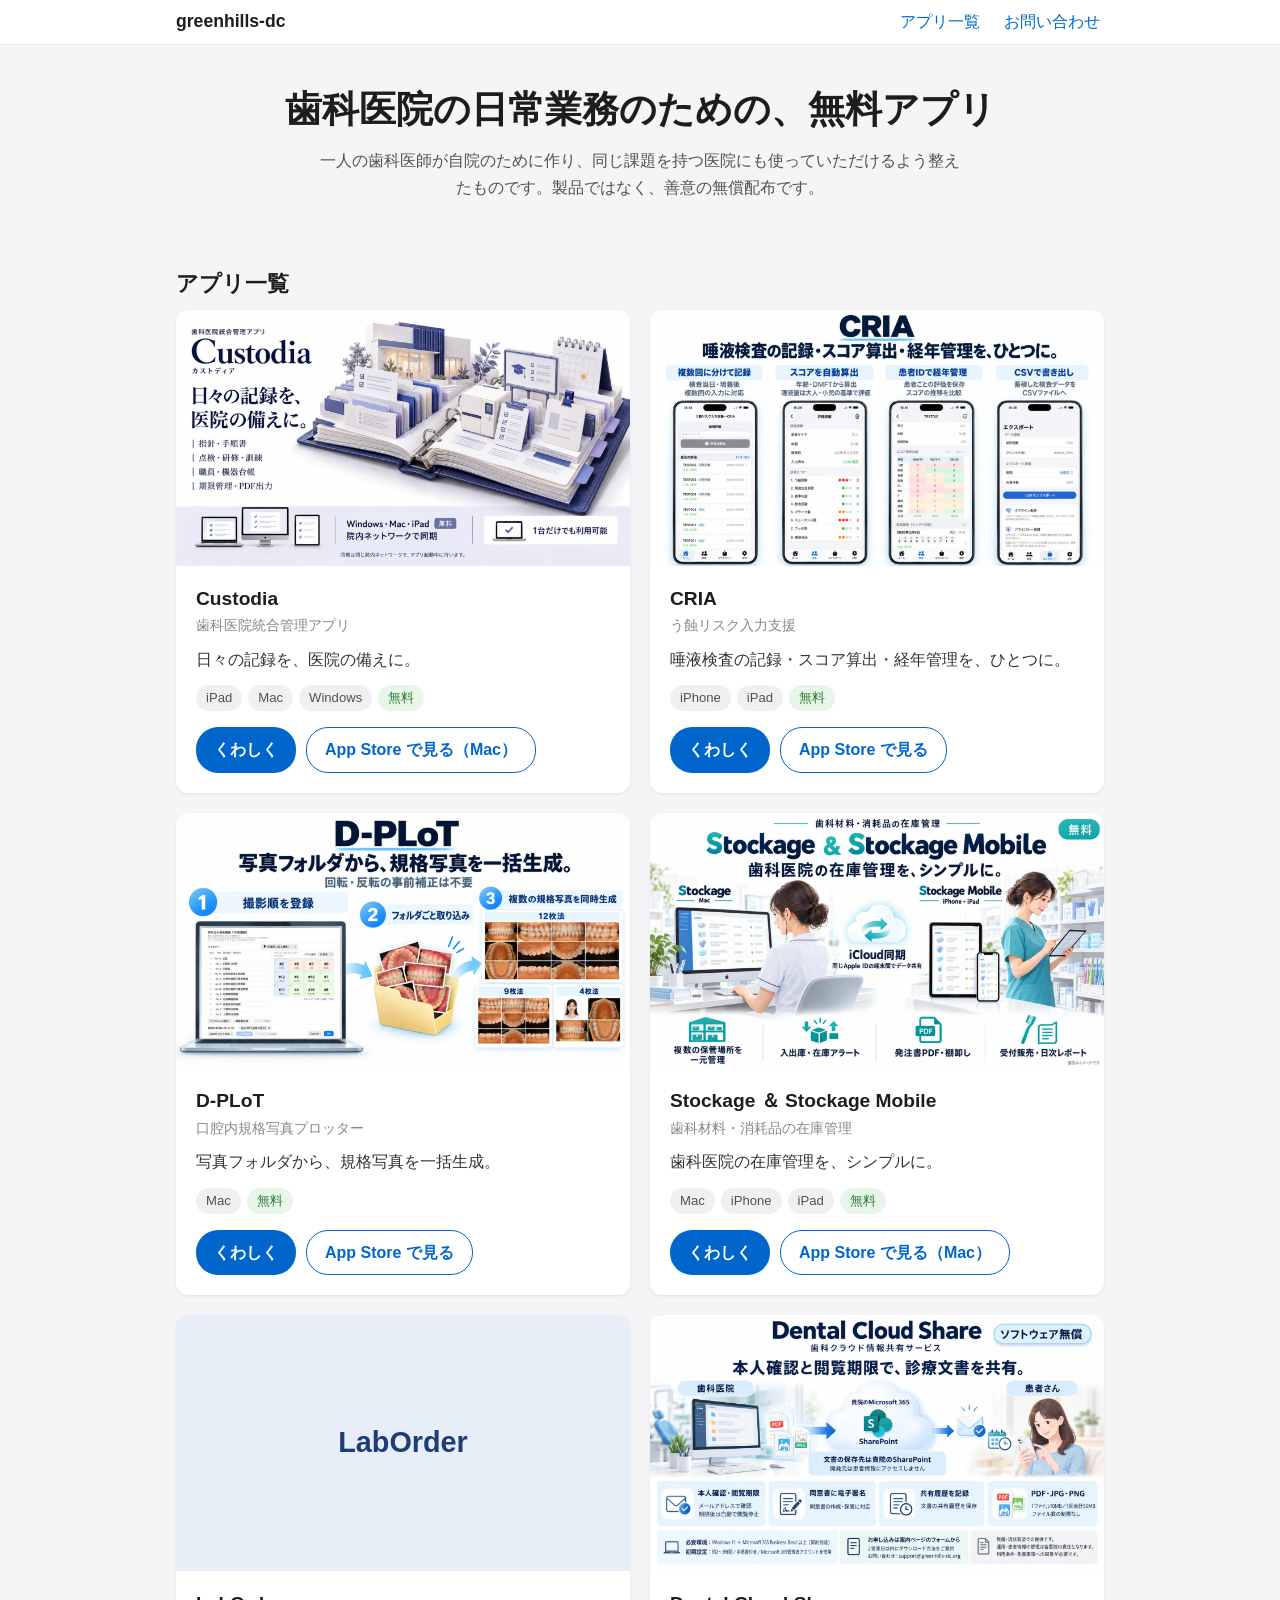
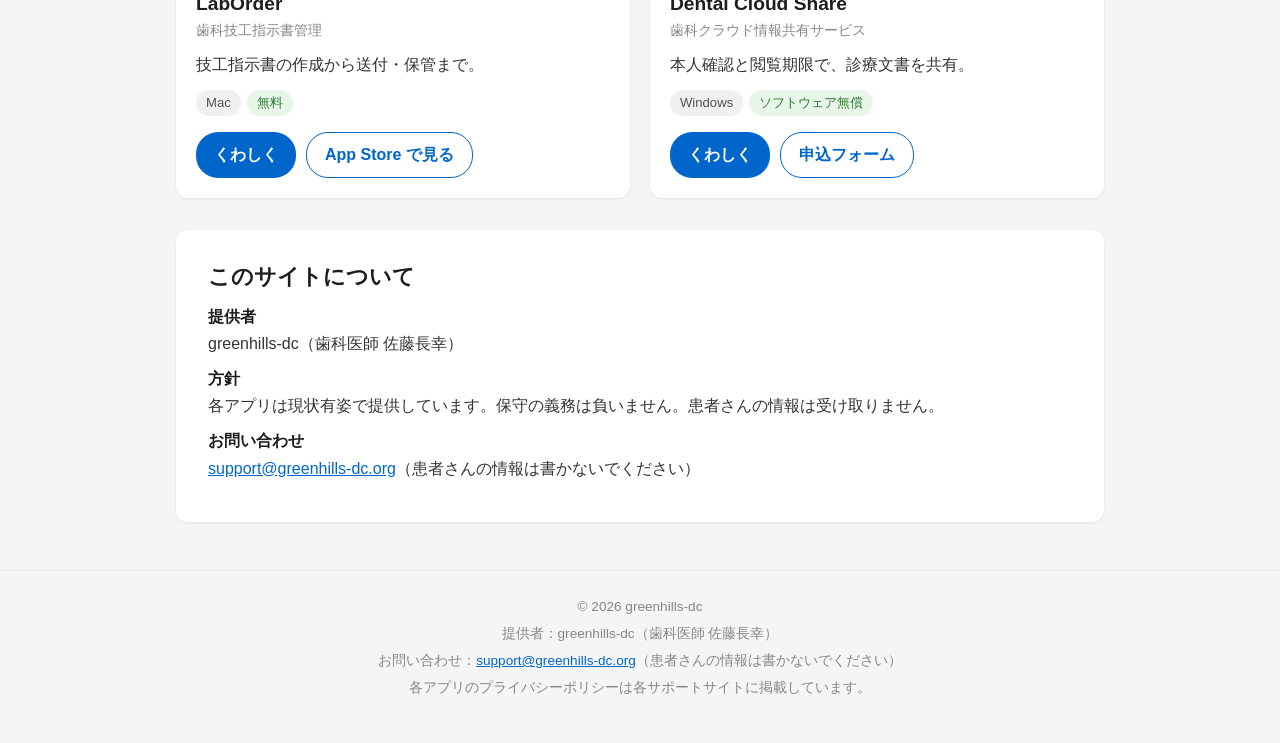
==== index.html @ 0443b929 "初版: アプリ紹介サイト（index＋アプリ 6 ページ・sitemap・robots） Co-Authored-By: Claude Fable 5.1 <noreply@anthropic.com" ====
<!DOCTYPE html>
<html lang="ja">
<head>
<meta charset="UTF-8">
<meta name="viewport" content="width=device-width, initial-scale=1">
<title>greenhills-dc ｜ 歯科医院のための無料アプリ</title>
<meta name="description" content="一人の歯科医師が自院のために作ったアプリを紹介します。文書・記録管理のCustodia、唾液検査のCRIA、規格写真のD-PLoT、在庫管理のStockage、技工指示書のLabOrder、文書共有のDental Cloud Share。">
<link rel="canonical" href="https://greenhills-dc.github.io/">
<!-- Search Console の HTML タグをここに貼る -->
<!-- <meta name="google-site-verification" content=""> -->
<meta property="og:type" content="website">
<meta property="og:title" content="greenhills-dc ｜ 歯科医院のための無料アプリ">
<meta property="og:description" content="一人の歯科医師が自院のために作ったアプリを紹介します。文書・記録管理のCustodia、唾液検査のCRIA、規格写真のD-PLoT、在庫管理のStockage、技工指示書のLabOrder、文書共有のDental Cloud Share。">
<meta property="og:url" content="https://greenhills-dc.github.io/">
<meta property="og:site_name" content="greenhills-dc">
<meta property="og:locale" content="ja_JP">
<meta property="og:image" content="https://greenhills-dc.github.io/img/custodia.jpg">
<meta property="og:image:width" content="1600">
<meta property="og:image:height" content="900">
<meta name="twitter:card" content="summary_large_image">
<link rel="icon" href="img/favicon.svg" type="image/svg+xml">
<link rel="stylesheet" href="style.css">
<script type="application/ld+json">
[
  {
    "@context": "https://schema.org",
    "@type": "Organization",
    "name": "greenhills-dc",
    "url": "https://greenhills-dc.github.io/",
    "email": "support@greenhills-dc.org"
  },
  {
    "@context": "https://schema.org",
    "@type": "WebSite",
    "name": "greenhills-dc",
    "url": "https://greenhills-dc.github.io/"
  }
]
</script>
</head>
<body>
<a class="skip" href="#main">本文へ移動</a>
<header class="site-header">
  <div class="wrap header-inner">
    <a class="site-name" href="index.html">greenhills-dc</a>
    <nav aria-label="サイト内">
      <a href="index.html#apps">アプリ一覧</a>
      <a href="mailto:support@greenhills-dc.org">お問い合わせ</a>
    </nav>
  </div>
</header>
<main id="main" class="wrap">
  <section class="hero">
    <h1>歯科医院の日常業務のための、無料アプリ</h1>
    <p>一人の歯科医師が自院のために作り、同じ課題を持つ医院にも使っていただけるよう整えたものです。製品ではなく、善意の無償配布です。</p>
  </section>
  <section id="apps" aria-labelledby="apps-h">
    <h2 id="apps-h">アプリ一覧</h2>
    <ul class="app-grid">
    <li class="app-card">
      <picture class="card-media"><source srcset="img/custodia.webp" type="image/webp" width="1600" height="900"><img src="img/custodia.jpg" width="1600" height="900" alt="Custodia 歯科医院統合管理アプリ — 日々の記録を、医院の備えに。"></picture>
      <div class="card-body">
        <h3>Custodia</h3>
        <p class="card-sub">歯科医院統合管理アプリ</p>
        <p class="card-tag">日々の記録を、医院の備えに。</p>
        <ul class="badges" aria-label="対応プラットフォーム"><li class="badge">iPad</li><li class="badge">Mac</li><li class="badge">Windows</li><li class="badge badge-price">無料</li></ul>
        <div class="actions">
          <a class="btn" href="apps/custodia.html">くわしく<span class="vh">（Custodia）</span></a>
          <a class="btn btn-sub" href="https://apps.apple.com/jp/app/%E6%AD%AF%E7%A7%91%E5%8C%BB%E9%99%A2%E7%B5%B1%E5%90%88%E7%AE%A1%E7%90%86custodia/id6815819040?platform=mac">App Store で見る（Mac）</a>
        </div>
      </div>
    </li>
    <li class="app-card">
      <picture class="card-media"><source srcset="img/cria.webp" type="image/webp" width="1600" height="900"><img src="img/cria.jpg" width="1600" height="900" alt="CRIA — 唾液検査の記録・スコア算出・経年管理を、ひとつに。" loading="lazy"></picture>
      <div class="card-body">
        <h3>CRIA</h3>
        <p class="card-sub">う蝕リスク入力支援</p>
        <p class="card-tag">唾液検査の記録・スコア算出・経年管理を、ひとつに。</p>
        <ul class="badges" aria-label="対応プラットフォーム"><li class="badge">iPhone</li><li class="badge">iPad</li><li class="badge badge-price">無料</li></ul>
        <div class="actions">
          <a class="btn" href="apps/cria.html">くわしく<span class="vh">（CRIA）</span></a>
          <a class="btn btn-sub" href="https://apps.apple.com/jp/app/%E3%81%86%E8%9D%95%E3%83%AA%E3%82%B9%E3%82%AF%E5%85%A5%E5%8A%9B%E6%94%AF%E6%8F%B4-cria/id6758928499">App Store で見る</a>
        </div>
      </div>
    </li>
    <li class="app-card">
      <picture class="card-media"><source srcset="img/d-plot.webp" type="image/webp" width="1600" height="900"><img src="img/d-plot.jpg" width="1600" height="900" alt="D-PLoT — 写真フォルダから、規格写真を一括生成。" loading="lazy"></picture>
      <div class="card-body">
        <h3>D-PLoT</h3>
        <p class="card-sub">口腔内規格写真プロッター</p>
        <p class="card-tag">写真フォルダから、規格写真を一括生成。</p>
        <ul class="badges" aria-label="対応プラットフォーム"><li class="badge">Mac</li><li class="badge badge-price">無料</li></ul>
        <div class="actions">
          <a class="btn" href="apps/d-plot.html">くわしく<span class="vh">（D-PLoT）</span></a>
          <a class="btn btn-sub" href="https://apps.apple.com/jp/app/d-plot-%E5%8F%A3%E8%85%94%E5%86%85%E8%A6%8F%E6%A0%BC%E5%86%99%E7%9C%9F%E3%83%97%E3%83%AD%E3%83%83%E3%82%BF%E3%83%BC/id6759985447?mt=12">App Store で見る</a>
        </div>
      </div>
    </li>
    <li class="app-card">
      <picture class="card-media"><source srcset="img/stockage.webp" type="image/webp" width="1600" height="900"><img src="img/stockage.jpg" width="1600" height="900" alt="Stockage ＆ Stockage Mobile 歯科材料・消耗品の在庫管理 — 歯科医院の在庫管理を、シンプルに。" loading="lazy"></picture>
      <div class="card-body">
        <h3>Stockage ＆ Stockage Mobile</h3>
        <p class="card-sub">歯科材料・消耗品の在庫管理</p>
        <p class="card-tag">歯科医院の在庫管理を、シンプルに。</p>
        <ul class="badges" aria-label="対応プラットフォーム"><li class="badge">Mac</li><li class="badge">iPhone</li><li class="badge">iPad</li><li class="badge badge-price">無料</li></ul>
        <div class="actions">
          <a class="btn" href="apps/stockage.html">くわしく<span class="vh">（Stockage ＆ Stockage Mobile）</span></a>
          <a class="btn btn-sub" href="https://apps.apple.com/jp/app/%E6%AD%AF%E7%A7%91%E5%8C%BB%E9%99%A2-%E5%9C%A8%E5%BA%AB%E7%AE%A1%E7%90%86-stockage/id6759783079?mt=12">App Store で見る（Mac）</a>
        </div>
      </div>
    </li>
    <li class="app-card">
      <div class="card-media ph" role="img" aria-label="LabOrder"><span>LabOrder</span></div>
      <div class="card-body">
        <h3>LabOrder</h3>
        <p class="card-sub">歯科技工指示書管理</p>
        <p class="card-tag">技工指示書の作成から送付・保管まで。</p>
        <ul class="badges" aria-label="対応プラットフォーム"><li class="badge">Mac</li><li class="badge badge-price">無料</li></ul>
        <div class="actions">
          <a class="btn" href="apps/laborder.html">くわしく<span class="vh">（LabOrder）</span></a>
          <a class="btn btn-sub" href="https://apps.apple.com/jp/app/laborder-%E6%AD%AF%E7%A7%91%E6%8A%80%E5%B7%A5%E6%8C%87%E7%A4%BA%E6%9B%B8%E7%AE%A1%E7%90%86/id6763873728">App Store で見る</a>
        </div>
      </div>
    </li>
    <li class="app-card">
      <picture class="card-media"><source srcset="img/dental-cloud-share.webp" type="image/webp" width="1600" height="900"><img src="img/dental-cloud-share.jpg" width="1600" height="899" alt="Dental Cloud Share 歯科クラウド情報共有サービス — 本人確認と閲覧期限で、診療文書を共有。" loading="lazy"></picture>
      <div class="card-body">
        <h3>Dental Cloud Share</h3>
        <p class="card-sub">歯科クラウド情報共有サービス</p>
        <p class="card-tag">本人確認と閲覧期限で、診療文書を共有。</p>
        <ul class="badges" aria-label="対応プラットフォーム"><li class="badge">Windows</li><li class="badge badge-price">ソフトウェア無償</li></ul>
        <div class="actions">
          <a class="btn" href="apps/dental-cloud-share.html">くわしく<span class="vh">（Dental Cloud Share）</span></a>
          <a class="btn btn-sub" href="https://forms.cloud.microsoft/r/EYi6Kcp5y9">申込フォーム</a>
        </div>
      </div>
    </li>
    </ul>
  </section>
  <section class="card" aria-labelledby="about-h">
    <h2 id="about-h">このサイトについて</h2>
    <dl class="about">
      <dt>提供者</dt><dd>greenhills-dc（歯科医師 佐藤長幸）</dd>
      <dt>方針</dt><dd>各アプリは現状有姿で提供しています。保守の義務は負いません。患者さんの情報は受け取りません。</dd>
      <dt>お問い合わせ</dt><dd><a href="mailto:support@greenhills-dc.org">support@greenhills-dc.org</a>（患者さんの情報は書かないでください）</dd>
    </dl>
  </section>
</main>
<footer class="site-footer">
  <div class="wrap">
    <p>© 2026 greenhills-dc</p>
    <p>提供者：greenhills-dc（歯科医師 佐藤長幸）</p>
    <p>お問い合わせ：<a href="mailto:support@greenhills-dc.org">support@greenhills-dc.org</a>（患者さんの情報は書かないでください）</p>
    <p>各アプリのプライバシーポリシーは各サポートサイトに掲載しています。</p>
  </div>
</footer>
</body>
</html>
---- style.css ----
/* greenhills-dc アプリ紹介サイト 共通スタイル（JavaScript・外部フォントなし） */
*, *::before, *::after { box-sizing: border-box; }
html { -webkit-text-size-adjust: 100%; }
body {
  margin: 0;
  font-family: -apple-system, BlinkMacSystemFont, "Hiragino Sans", "Yu Gothic", sans-serif;
  line-height: 1.7;
  color: #333;
  background: #f5f5f7;
  overflow-wrap: anywhere;
  word-break: normal;
}
img, picture, svg, table { max-width: 100%; }
img { display: block; height: auto; }
h1, h2, h3 { color: #1d1d1f; line-height: 1.35; margin: 0 0 12px; }
p { margin: 0 0 12px; }
a { color: #0066cc; }
a:hover { text-decoration: underline; }
a:focus-visible { outline: 3px solid #0066cc; outline-offset: 2px; border-radius: 4px; }

.wrap { max-width: 960px; margin: 0 auto; padding-left: 16px; padding-right: 16px; }

.skip { position: absolute; left: -9999px; top: 0; background: #fff; padding: 8px 12px; z-index: 10; }
.skip:focus { left: 16px; top: 8px; }
.vh { position: absolute; width: 1px; height: 1px; overflow: hidden; clip: rect(0 0 0 0); white-space: nowrap; }

/* ヘッダー */
.site-header { background: #fff; border-bottom: 1px solid #e5e5e7; }
.header-inner { display: flex; flex-wrap: wrap; align-items: center; justify-content: space-between; gap: 4px 16px; }
.site-name { display: inline-flex; align-items: center; min-height: 44px; font-weight: 700; font-size: 1.1em; color: #1d1d1f; text-decoration: none; }
.site-header nav { display: flex; flex-wrap: wrap; gap: 4px 16px; }
.site-header nav a { display: inline-flex; align-items: center; min-height: 44px; padding: 0 4px; text-decoration: none; }

/* ヒーロー */
.hero { padding: 40px 0 24px; text-align: center; }
.hero h1 { font-size: 1.9em; }
.hero p { color: #515154; max-width: 40em; margin-left: auto; margin-right: auto; }

main > section { margin-bottom: 32px; }
main > section > h2 { font-size: 1.35em; }

/* カード一覧 */
.app-grid { list-style: none; margin: 0; padding: 0; display: grid; grid-template-columns: 1fr; gap: 20px; }
@media (min-width: 720px) { .app-grid { grid-template-columns: 1fr 1fr; } }
.app-card { background: #fff; border-radius: 12px; box-shadow: 0 1px 3px rgba(0,0,0,0.08); overflow: hidden; display: flex; flex-direction: column; min-width: 0; }
.card-media, .card-media img { display: block; width: 100%; aspect-ratio: 16 / 9; object-fit: cover; }
.card-body { padding: 20px; display: flex; flex-direction: column; flex: 1; }
.card-body h3 { font-size: 1.2em; margin-bottom: 2px; }
.card-sub { color: #86868b; font-size: 0.9em; margin-bottom: 8px; }
.card-tag { color: #333; }
.card-body .actions { margin-top: auto; }

/* 画像のない場合の代替（淡い単色） */
.ph { display: flex; align-items: center; justify-content: center; aspect-ratio: 16 / 9; background: #e8eef7; color: #1d3c78; font-weight: 700; font-size: 1.8em; text-align: center; padding: 16px; }
.hero-media.ph { border-radius: 12px; font-size: 2.4em; }

/* バッジ */
.badges { list-style: none; padding: 0; margin: 0 0 16px; display: flex; flex-wrap: wrap; gap: 6px; }
.badge { display: inline-block; background: #f0f0f3; color: #515154; padding: 2px 10px; border-radius: 20px; font-size: 0.82em; font-weight: 500; }
.badge-price { background: #e8f5e9; color: #2e7d32; }

/* ボタン */
.actions { display: flex; flex-wrap: wrap; gap: 10px; }
.btn { display: inline-flex; align-items: center; justify-content: center; min-height: 44px; padding: 8px 18px; border-radius: 22px; background: #0066cc; color: #fff; text-decoration: none; font-weight: 600; text-align: center; max-width: 100%; }
.btn:hover { background: #0055aa; text-decoration: none; }
.btn-sub { background: #fff; color: #0066cc; border: 1px solid #0066cc; }
.btn-sub:hover { background: #eef5fc; }

/* アプリページ */
.app-hero { padding: 32px 0 8px; }
.eyebrow { color: #86868b; margin-bottom: 4px; }
.app-hero h1 { font-size: 1.8em; }
.hero-media, .hero-media img { display: block; width: 100%; border-radius: 12px; }
.hero-media { margin: 16px 0; box-shadow: 0 1px 3px rgba(0,0,0,0.08); }
.lead { font-size: 1.25em; font-weight: 700; color: #1d1d1f; }

.card { background: #fff; border-radius: 12px; padding: 24px 20px; box-shadow: 0 1px 3px rgba(0,0,0,0.08); }
.card ul { padding-left: 1.3em; margin: 0 0 12px; }
.card li { margin-bottom: 6px; }
.card .actions { margin-bottom: 12px; }
.links li a { display: inline-block; padding: 10px 0; }
.note { background: #fffaf0; }

.env { width: 100%; border-collapse: collapse; }
.env th, .env td { text-align: left; vertical-align: top; padding: 10px 8px; border-bottom: 1px solid #e5e5e7; }
.env th { width: 30%; color: #1d1d1f; font-weight: 600; overflow-wrap: normal; }

.about { margin: 0; }
.about dt { font-weight: 600; color: #1d1d1f; margin-top: 8px; }
.about dd { margin: 0 0 8px; }

/* フッター */
.site-footer { margin-top: 48px; padding: 24px 0 40px; border-top: 1px solid #e5e5e7; color: #86868b; font-size: 0.85em; text-align: center; }
.site-footer p { margin-bottom: 4px; }

@media (min-width: 720px) {
  .hero h1 { font-size: 2.3em; }
  .card { padding: 32px; }
}
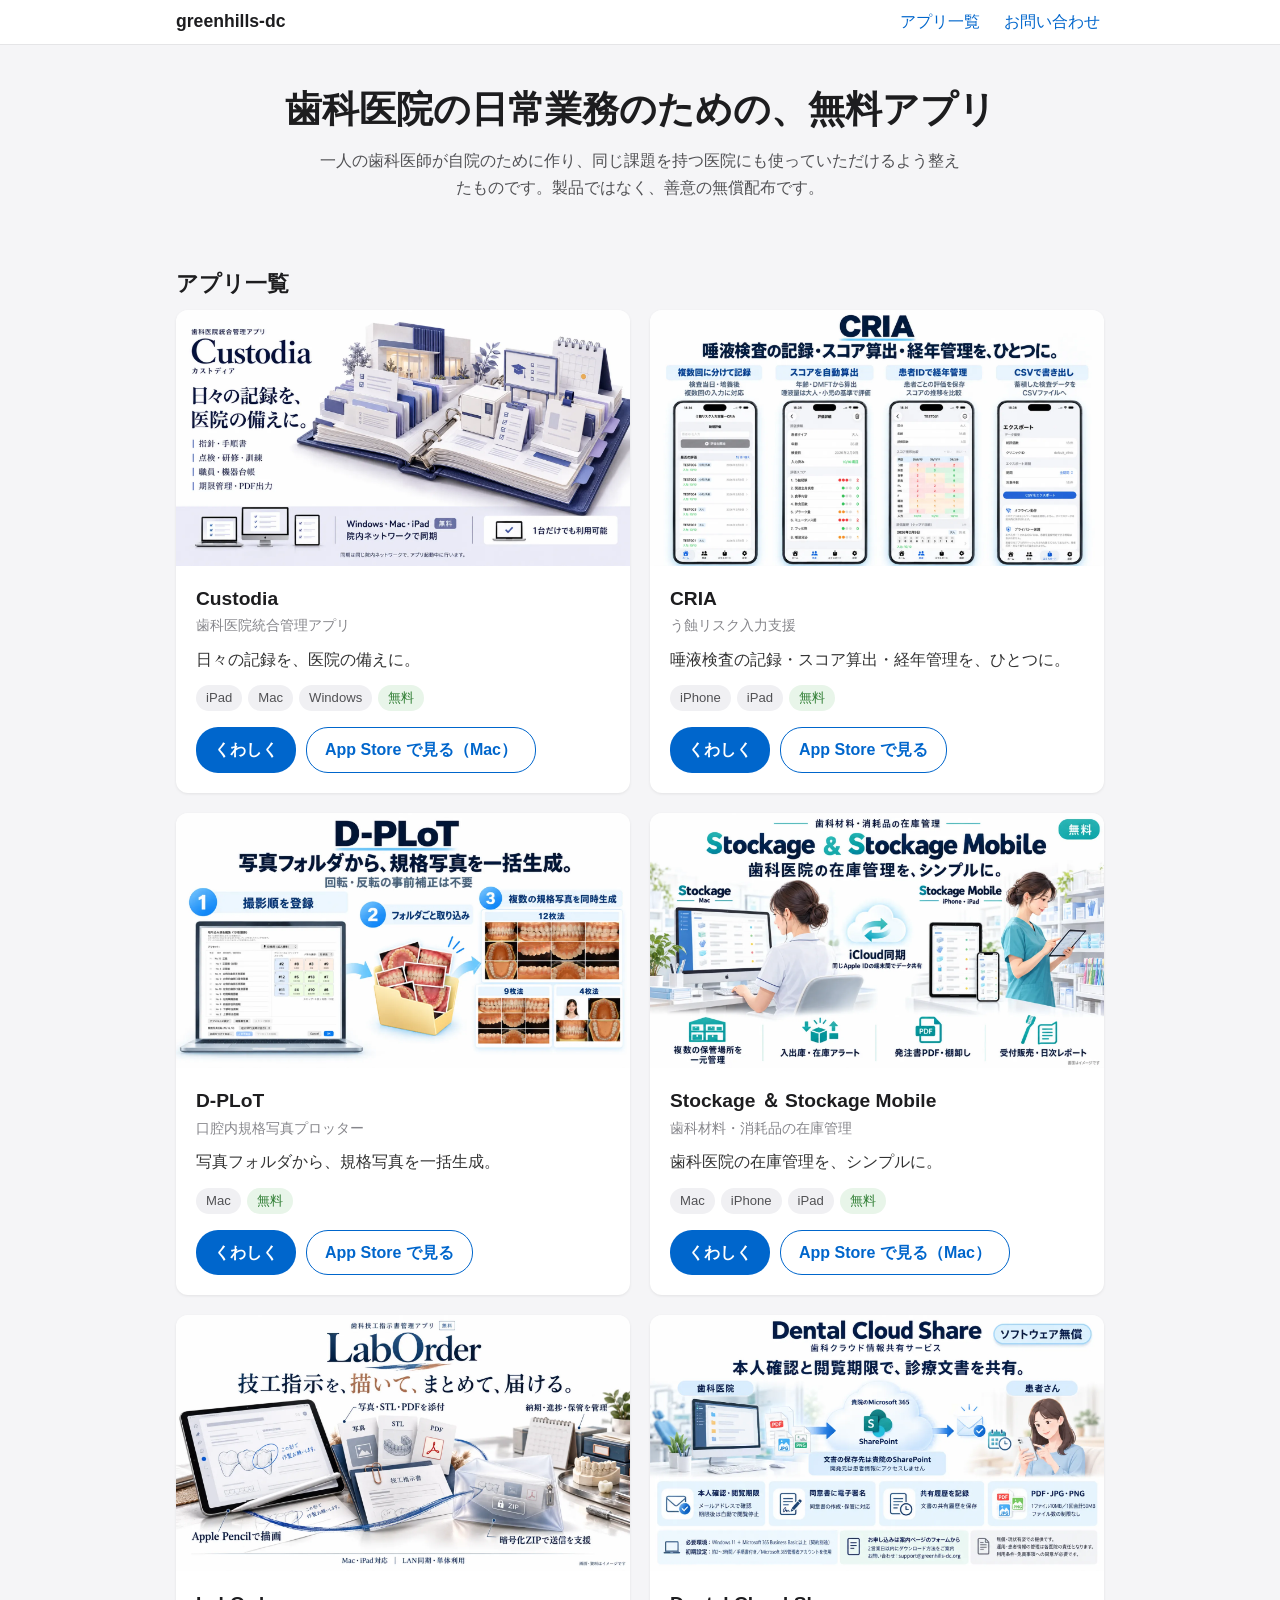
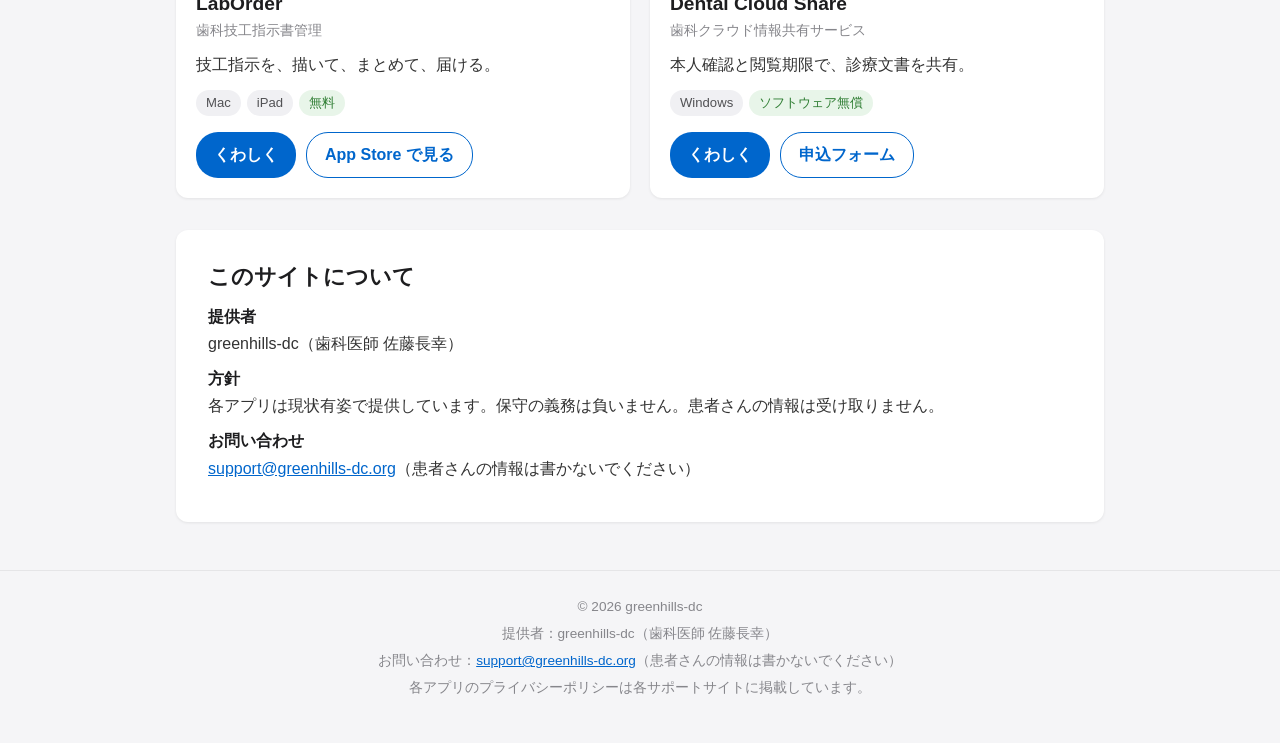
==== commit c3ca891d: "LabOrder: PR 画像を追加し、見出し・できること・対応環境（Mac・iPad）を画像に合わせる Co-Authored-By: Claude Fable 5.1 <noreply@anthr" ====
--- a/index.html
+++ b/index.html
@@ -3,6 +3,8 @@
 <head>
 <meta charset="UTF-8">
 <meta name="viewport" content="width=device-width, initial-scale=1">
+<meta http-equiv="Content-Security-Policy" content="default-src 'none'; img-src 'self'; style-src 'self'; base-uri 'none'; form-action 'none'">
+<meta name="referrer" content="strict-origin-when-cross-origin">
 <title>greenhills-dc ｜ 歯科医院のための無料アプリ</title>
 <meta name="description" content="一人の歯科医師が自院のために作ったアプリを紹介します。文書・記録管理のCustodia、唾液検査のCRIA、規格写真のD-PLoT、在庫管理のStockage、技工指示書のLabOrder、文書共有のDental Cloud Share。">
 <link rel="canonical" href="https://greenhills-dc.github.io/">
@@ -110,12 +112,12 @@
       </div>
     </li>
     <li class="app-card">
-      <div class="card-media ph" role="img" aria-label="LabOrder"><span>LabOrder</span></div>
+      <picture class="card-media"><source srcset="img/laborder.webp" type="image/webp" width="1600" height="900"><img src="img/laborder.jpg" width="1600" height="900" alt="LabOrder 歯科技工指示書管理アプリ — 技工指示を、描いて、まとめて、届ける。" loading="lazy"></picture>
       <div class="card-body">
         <h3>LabOrder</h3>
         <p class="card-sub">歯科技工指示書管理</p>
-        <p class="card-tag">技工指示書の作成から送付・保管まで。</p>
-        <ul class="badges" aria-label="対応プラットフォーム"><li class="badge">Mac</li><li class="badge badge-price">無料</li></ul>
+        <p class="card-tag">技工指示を、描いて、まとめて、届ける。</p>
+        <ul class="badges" aria-label="対応プラットフォーム"><li class="badge">Mac</li><li class="badge">iPad</li><li class="badge badge-price">無料</li></ul>
         <div class="actions">
           <a class="btn" href="apps/laborder.html">くわしく<span class="vh">（LabOrder）</span></a>
           <a class="btn btn-sub" href="https://apps.apple.com/jp/app/laborder-%E6%AD%AF%E7%A7%91%E6%8A%80%E5%B7%A5%E6%8C%87%E7%A4%BA%E6%9B%B8%E7%AE%A1%E7%90%86/id6763873728">App Store で見る</a>
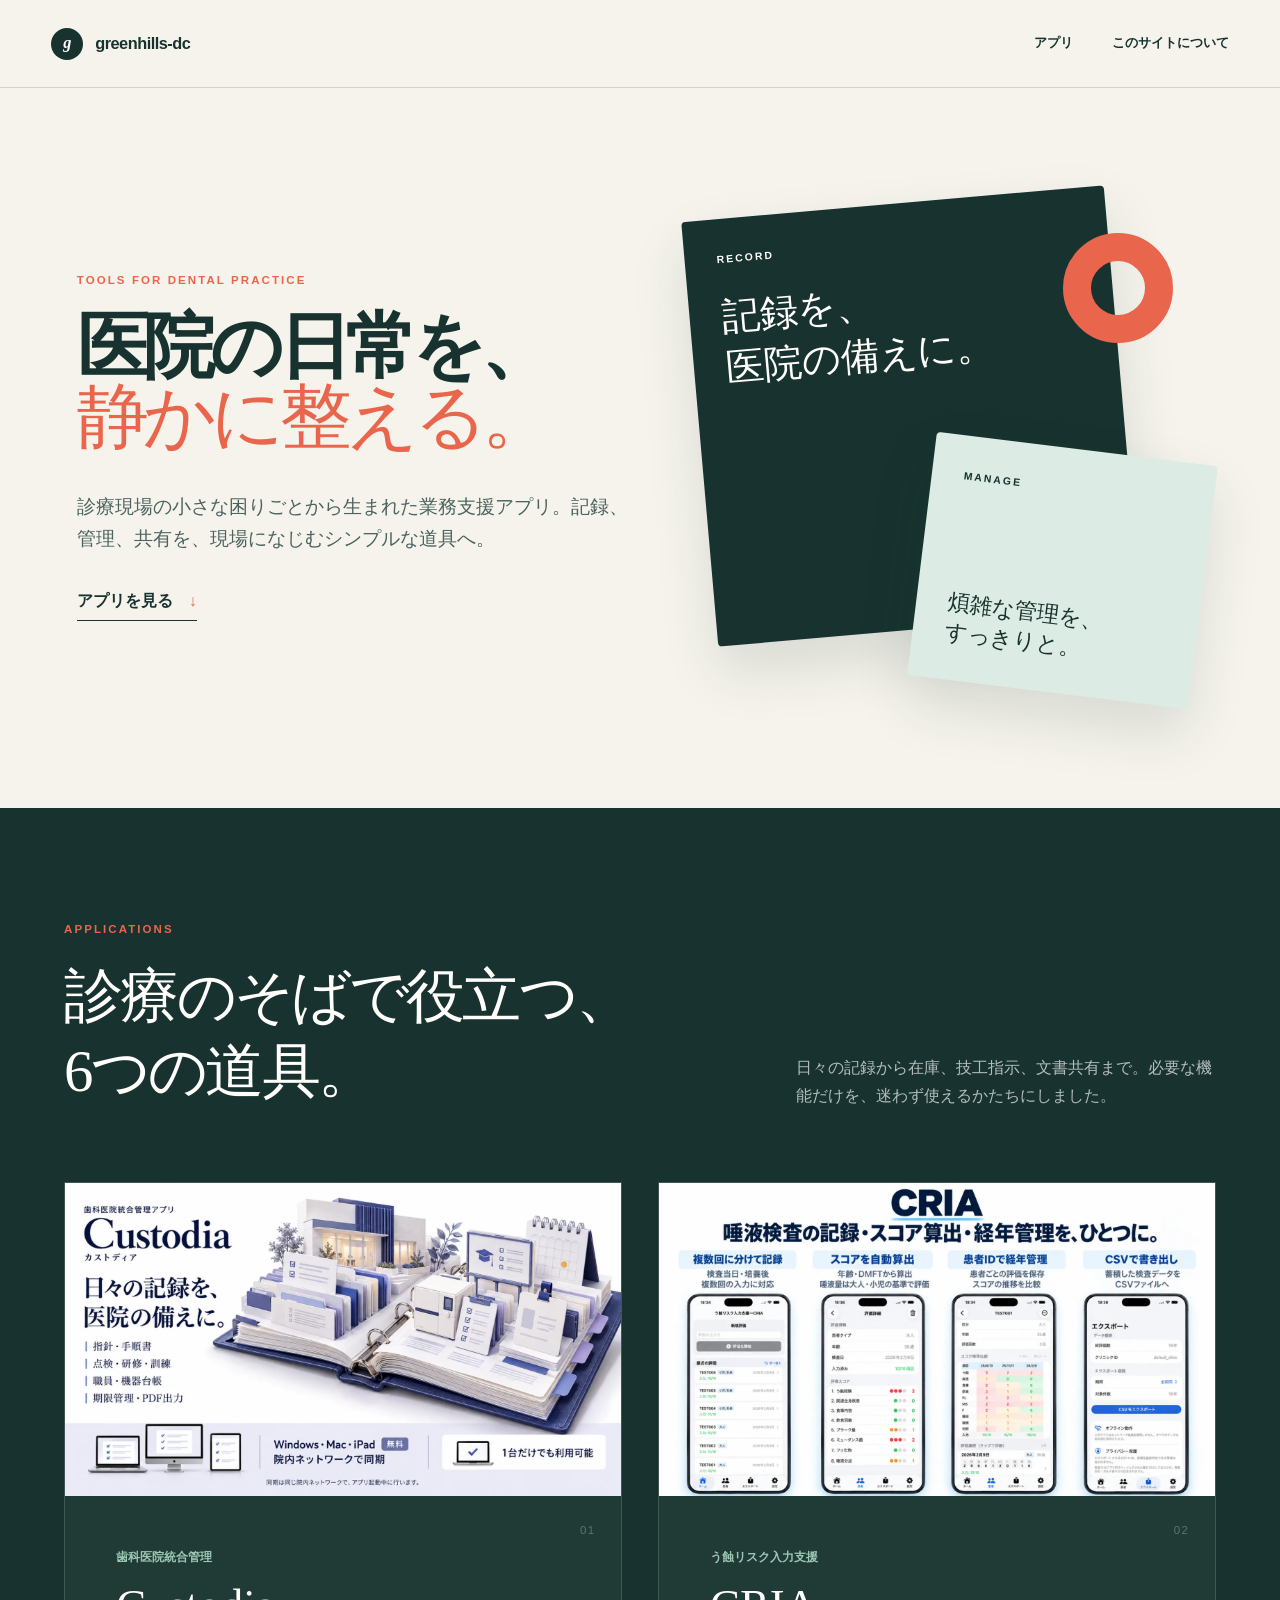
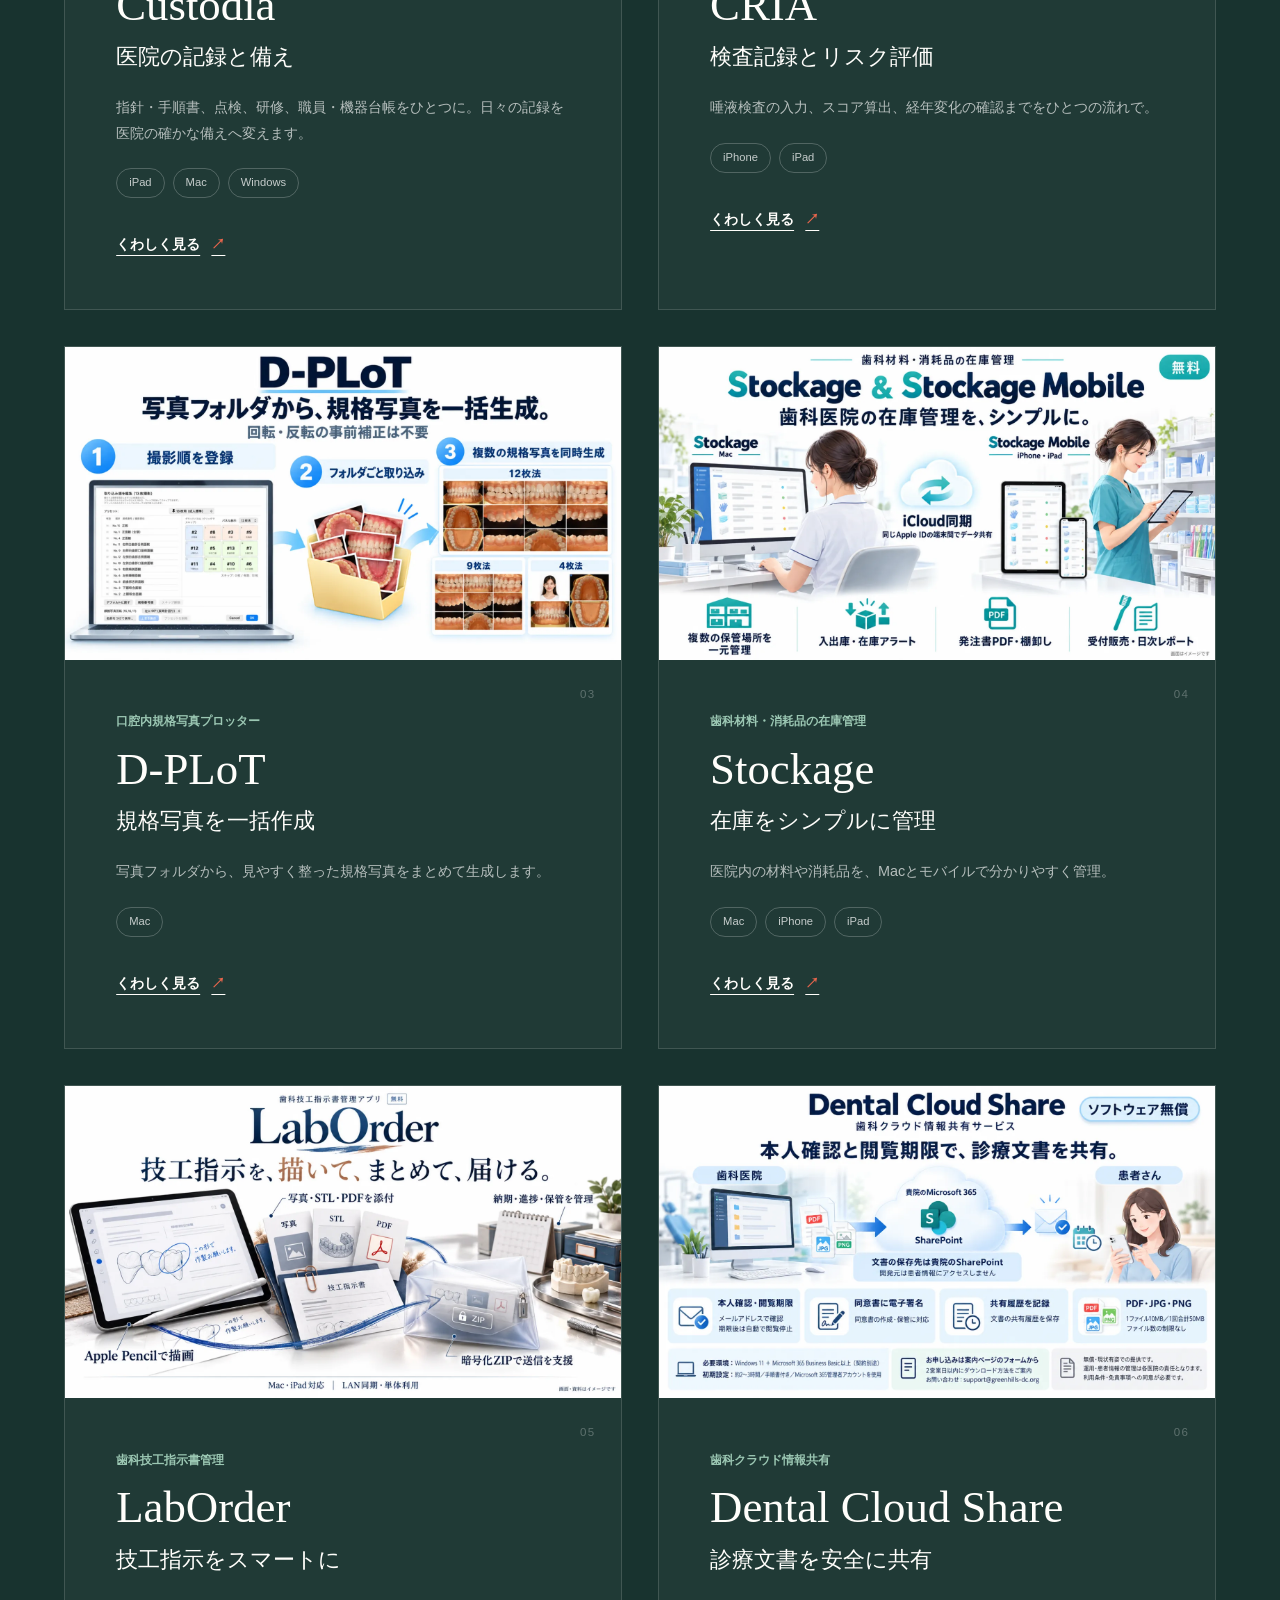
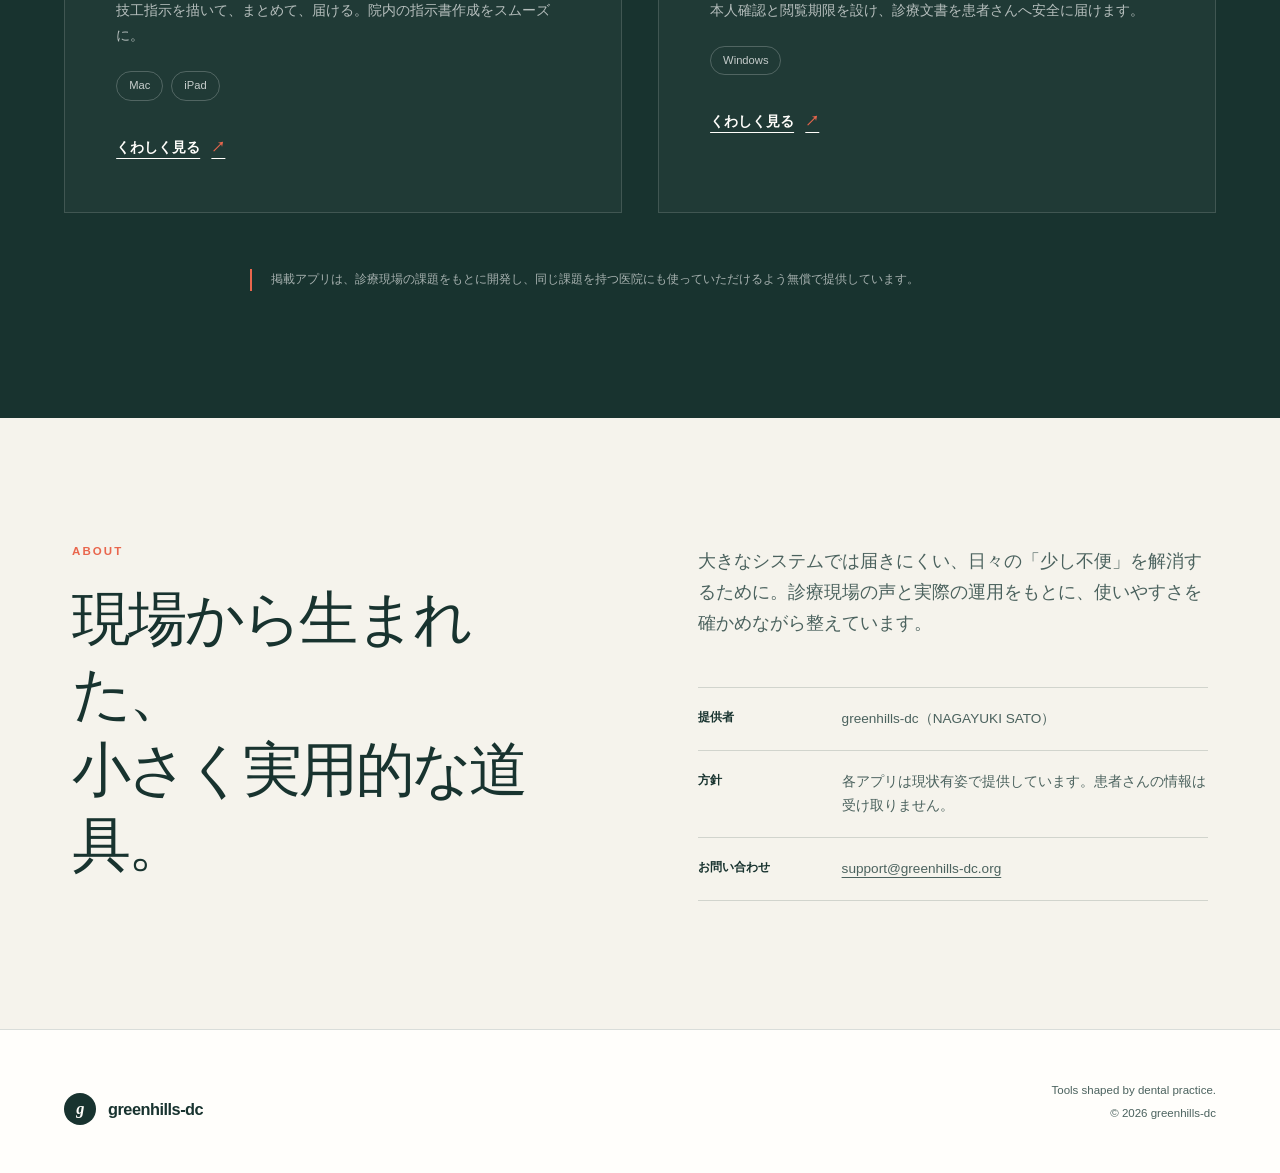
==== commit b57b6365: "v2: 院長デザイン（10/28）を取り込み、アプリ 6 ページ・404・favicon を同じデザインで再構築。head に CSP/OGP/JSON-LD、ヒーロー見出しと重ねカードの崩れを修正 " ====
--- a/index.html
+++ b/index.html
@@ -1,160 +1,179 @@
-<!DOCTYPE html>
+<!doctype html>
 <html lang="ja">
 <head>
-<meta charset="UTF-8">
-<meta name="viewport" content="width=device-width, initial-scale=1">
-<meta http-equiv="Content-Security-Policy" content="default-src 'none'; img-src 'self'; style-src 'self'; base-uri 'none'; form-action 'none'">
-<meta name="referrer" content="strict-origin-when-cross-origin">
-<title>greenhills-dc ｜ 歯科医院のための無料アプリ</title>
-<meta name="description" content="一人の歯科医師が自院のために作ったアプリを紹介します。文書・記録管理のCustodia、唾液検査のCRIA、規格写真のD-PLoT、在庫管理のStockage、技工指示書のLabOrder、文書共有のDental Cloud Share。">
-<link rel="canonical" href="https://greenhills-dc.github.io/">
-<!-- Search Console の HTML タグをここに貼る -->
-<!-- <meta name="google-site-verification" content=""> -->
-<meta property="og:type" content="website">
-<meta property="og:title" content="greenhills-dc ｜ 歯科医院のための無料アプリ">
-<meta property="og:description" content="一人の歯科医師が自院のために作ったアプリを紹介します。文書・記録管理のCustodia、唾液検査のCRIA、規格写真のD-PLoT、在庫管理のStockage、技工指示書のLabOrder、文書共有のDental Cloud Share。">
-<meta property="og:url" content="https://greenhills-dc.github.io/">
-<meta property="og:site_name" content="greenhills-dc">
-<meta property="og:locale" content="ja_JP">
-<meta property="og:image" content="https://greenhills-dc.github.io/img/custodia.jpg">
-<meta property="og:image:width" content="1600">
-<meta property="og:image:height" content="900">
-<meta name="twitter:card" content="summary_large_image">
-<link rel="icon" href="img/favicon.svg" type="image/svg+xml">
-<link rel="stylesheet" href="style.css">
-<script type="application/ld+json">
-[
-  {
-    "@context": "https://schema.org",
-    "@type": "Organization",
-    "name": "greenhills-dc",
-    "url": "https://greenhills-dc.github.io/",
-    "email": "support@greenhills-dc.org"
-  },
-  {
-    "@context": "https://schema.org",
-    "@type": "WebSite",
-    "name": "greenhills-dc",
-    "url": "https://greenhills-dc.github.io/"
-  }
-]
-</script>
+  <meta charset="utf-8">
+  <meta name="viewport" content="width=device-width, initial-scale=1">
+  <meta http-equiv="Content-Security-Policy" content="default-src 'none'; img-src 'self'; style-src 'self'; base-uri 'none'; form-action 'none'">
+  <meta name="referrer" content="strict-origin-when-cross-origin">
+  <title>greenhills-dc｜歯科医院の業務を支えるアプリ</title>
+  <meta name="description" content="診療現場の課題から生まれた、歯科医院の日常業務を支えるアプリ集です。Custodia・CRIA・D-PLoT・Stockage・LabOrder・Dental Cloud Share の 6 本を無償で提供しています。">
+  <link rel="canonical" href="https://greenhills-dc.github.io/">
+  <!-- Search Console の HTML タグをここに貼る -->
+  <!-- <meta name="google-site-verification" content=""> -->
+  <meta property="og:type" content="website">
+  <meta property="og:title" content="greenhills-dc｜歯科医院の業務を支えるアプリ">
+  <meta property="og:description" content="診療現場の課題から生まれた、歯科医院の日常業務を支えるアプリ集です。Custodia・CRIA・D-PLoT・Stockage・LabOrder・Dental Cloud Share の 6 本を無償で提供しています。">
+  <meta property="og:url" content="https://greenhills-dc.github.io/">
+  <meta property="og:site_name" content="greenhills-dc">
+  <meta property="og:locale" content="ja_JP">
+  <meta property="og:image" content="https://greenhills-dc.github.io/img/custodia.jpg">
+  <meta property="og:image:width" content="1600">
+  <meta property="og:image:height" content="900">
+  <meta name="twitter:card" content="summary_large_image">
+  <link rel="icon" href="img/favicon.svg" type="image/svg+xml">
+  <link rel="stylesheet" href="style.css">
+  <script type="application/ld+json">
+  [
+    {
+      "@context": "https://schema.org",
+      "@type": "Organization",
+      "name": "greenhills-dc",
+      "url": "https://greenhills-dc.github.io/",
+      "email": "support@greenhills-dc.org"
+    },
+    {
+      "@context": "https://schema.org",
+      "@type": "WebSite",
+      "name": "greenhills-dc",
+      "url": "https://greenhills-dc.github.io/"
+    }
+  ]
+  </script>
 </head>
 <body>
-<a class="skip" href="#main">本文へ移動</a>
-<header class="site-header">
-  <div class="wrap header-inner">
-    <a class="site-name" href="index.html">greenhills-dc</a>
-    <nav aria-label="サイト内">
-      <a href="index.html#apps">アプリ一覧</a>
-      <a href="mailto:support@greenhills-dc.org">お問い合わせ</a>
+  <a class="skip-link" href="#main">本文へ移動</a>
+
+  <header class="site-header">
+    <a class="brand" href="index.html" aria-label="greenhills-dc ホーム">
+      <span class="brand-mark" aria-hidden="true">g</span>
+      <span>greenhills-dc</span>
+    </a>
+    <nav class="site-nav" aria-label="サイト内">
+      <a href="#apps">アプリ</a>
+      <a href="#about">このサイトについて</a>
     </nav>
-  </div>
-</header>
-<main id="main" class="wrap">
-  <section class="hero">
-    <h1>歯科医院の日常業務のための、無料アプリ</h1>
-    <p>一人の歯科医師が自院のために作り、同じ課題を持つ医院にも使っていただけるよう整えたものです。製品ではなく、善意の無償配布です。</p>
-  </section>
-  <section id="apps" aria-labelledby="apps-h">
-    <h2 id="apps-h">アプリ一覧</h2>
-    <ul class="app-grid">
-    <li class="app-card">
-      <picture class="card-media"><source srcset="img/custodia.webp" type="image/webp" width="1600" height="900"><img src="img/custodia.jpg" width="1600" height="900" alt="Custodia 歯科医院統合管理アプリ — 日々の記録を、医院の備えに。"></picture>
-      <div class="card-body">
-        <h3>Custodia</h3>
-        <p class="card-sub">歯科医院統合管理アプリ</p>
-        <p class="card-tag">日々の記録を、医院の備えに。</p>
-        <ul class="badges" aria-label="対応プラットフォーム"><li class="badge">iPad</li><li class="badge">Mac</li><li class="badge">Windows</li><li class="badge badge-price">無料</li></ul>
-        <div class="actions">
-          <a class="btn" href="apps/custodia.html">くわしく<span class="vh">（Custodia）</span></a>
-          <a class="btn btn-sub" href="https://apps.apple.com/jp/app/%E6%AD%AF%E7%A7%91%E5%8C%BB%E9%99%A2%E7%B5%B1%E5%90%88%E7%AE%A1%E7%90%86custodia/id6815819040?platform=mac">App Store で見る（Mac）</a>
+  </header>
+
+  <main id="main">
+    <section class="hero">
+      <div class="hero-inner">
+        <p class="eyebrow">TOOLS FOR DENTAL PRACTICE</p>
+        <h1><span class="line">医院の日常を、</span><br><em><span class="line">静かに整える。</span></em></h1>
+        <p class="hero-copy">診療現場の小さな困りごとから生まれた業務支援アプリ。記録、管理、共有を、現場になじむシンプルな道具へ。</p>
+        <a class="hero-link" href="#apps">アプリを見る <span aria-hidden="true">↓</span></a>
+      </div>
+      <div class="hero-visual" aria-hidden="true">
+        <div class="visual-card visual-card-a"><span>RECORD</span><strong>記録を、<br>医院の備えに。</strong></div>
+        <div class="visual-card visual-card-b"><span>MANAGE</span><strong>煩雑な管理を、<br>すっきりと。</strong></div>
+        <div class="visual-orbit"></div>
+      </div>
+    </section>
+
+    <section class="apps-section" id="apps" aria-labelledby="apps-title">
+      <div class="section-heading">
+        <div>
+          <p class="eyebrow">APPLICATIONS</p>
+          <h2 id="apps-title">診療のそばで役立つ、<br>6つの道具。</h2>
         </div>
+        <p>日々の記録から在庫、技工指示、文書共有まで。必要な機能だけを、迷わず使えるかたちにしました。</p>
       </div>
-    </li>
-    <li class="app-card">
-      <picture class="card-media"><source srcset="img/cria.webp" type="image/webp" width="1600" height="900"><img src="img/cria.jpg" width="1600" height="900" alt="CRIA — 唾液検査の記録・スコア算出・経年管理を、ひとつに。" loading="lazy"></picture>
-      <div class="card-body">
-        <h3>CRIA</h3>
-        <p class="card-sub">う蝕リスク入力支援</p>
-        <p class="card-tag">唾液検査の記録・スコア算出・経年管理を、ひとつに。</p>
-        <ul class="badges" aria-label="対応プラットフォーム"><li class="badge">iPhone</li><li class="badge">iPad</li><li class="badge badge-price">無料</li></ul>
-        <div class="actions">
-          <a class="btn" href="apps/cria.html">くわしく<span class="vh">（CRIA）</span></a>
-          <a class="btn btn-sub" href="https://apps.apple.com/jp/app/%E3%81%86%E8%9D%95%E3%83%AA%E3%82%B9%E3%82%AF%E5%85%A5%E5%8A%9B%E6%94%AF%E6%8F%B4-cria/id6758928499">App Store で見る</a>
-        </div>
+
+      <div class="app-grid">
+        <article class="app-card app-card-featured">
+          <a class="app-image" href="apps/custodia.html" aria-label="Custodiaの詳細を見る"><img src="img/custodia.webp" width="1600" height="900" alt="Custodia 歯科医院統合管理アプリ" loading="eager"></a>
+          <div class="app-body">
+            <div class="app-number">01</div>
+            <p class="app-kicker">歯科医院統合管理</p>
+            <h3>Custodia <span>医院の記録と備え</span></h3>
+            <p class="app-description">指針・手順書、点検、研修、職員・機器台帳をひとつに。日々の記録を医院の確かな備えへ変えます。</p>
+            <ul class="platforms" aria-label="対応プラットフォーム"><li>iPad</li><li>Mac</li><li>Windows</li></ul>
+            <a class="detail-link" href="apps/custodia.html">くわしく見る <span aria-hidden="true">↗</span></a>
+          </div>
+        </article>
+
+        <article class="app-card">
+          <a class="app-image" href="apps/cria.html" aria-label="CRIAの詳細を見る"><img src="img/cria.webp" width="1600" height="900" alt="CRIA う蝕リスク入力支援アプリ" loading="lazy"></a>
+          <div class="app-body">
+            <div class="app-number">02</div>
+            <p class="app-kicker">う蝕リスク入力支援</p>
+            <h3>CRIA <span>検査記録とリスク評価</span></h3>
+            <p class="app-description">唾液検査の入力、スコア算出、経年変化の確認までをひとつの流れで。</p>
+            <ul class="platforms" aria-label="対応プラットフォーム"><li>iPhone</li><li>iPad</li></ul>
+            <a class="detail-link" href="apps/cria.html">くわしく見る <span aria-hidden="true">↗</span></a>
+          </div>
+        </article>
+
+        <article class="app-card">
+          <a class="app-image" href="apps/d-plot.html" aria-label="D-PLoTの詳細を見る"><img src="img/d-plot.webp" width="1600" height="900" alt="D-PLoT 口腔内規格写真プロッター" loading="lazy"></a>
+          <div class="app-body">
+            <div class="app-number">03</div>
+            <p class="app-kicker">口腔内規格写真プロッター</p>
+            <h3>D-PLoT <span>規格写真を一括作成</span></h3>
+            <p class="app-description">写真フォルダから、見やすく整った規格写真をまとめて生成します。</p>
+            <ul class="platforms" aria-label="対応プラットフォーム"><li>Mac</li></ul>
+            <a class="detail-link" href="apps/d-plot.html">くわしく見る <span aria-hidden="true">↗</span></a>
+          </div>
+        </article>
+
+        <article class="app-card">
+          <a class="app-image" href="apps/stockage.html" aria-label="Stockageの詳細を見る"><img src="img/stockage.webp" width="1600" height="900" alt="Stockage 歯科材料・消耗品の在庫管理" loading="lazy"></a>
+          <div class="app-body">
+            <div class="app-number">04</div>
+            <p class="app-kicker">歯科材料・消耗品の在庫管理</p>
+            <h3>Stockage <span>在庫をシンプルに管理</span></h3>
+            <p class="app-description">医院内の材料や消耗品を、Macとモバイルで分かりやすく管理。</p>
+            <ul class="platforms" aria-label="対応プラットフォーム"><li>Mac</li><li>iPhone</li><li>iPad</li></ul>
+            <a class="detail-link" href="apps/stockage.html">くわしく見る <span aria-hidden="true">↗</span></a>
+          </div>
+        </article>
+
+        <article class="app-card">
+          <a class="app-image" href="apps/laborder.html" aria-label="LabOrderの詳細を見る"><img src="img/laborder.webp" width="1600" height="900" alt="LabOrder 歯科技工指示書管理アプリ" loading="lazy"></a>
+          <div class="app-body">
+            <div class="app-number">05</div>
+            <p class="app-kicker">歯科技工指示書管理</p>
+            <h3>LabOrder <span>技工指示をスマートに</span></h3>
+            <p class="app-description">技工指示を描いて、まとめて、届ける。院内の指示書作成をスムーズに。</p>
+            <ul class="platforms" aria-label="対応プラットフォーム"><li>Mac</li><li>iPad</li></ul>
+            <a class="detail-link" href="apps/laborder.html">くわしく見る <span aria-hidden="true">↗</span></a>
+          </div>
+        </article>
+
+        <article class="app-card">
+          <a class="app-image" href="apps/dental-cloud-share.html" aria-label="Dental Cloud Shareの詳細を見る"><img src="img/dental-cloud-share.webp" width="1600" height="899" alt="Dental Cloud Share 歯科クラウド情報共有サービス" loading="lazy"></a>
+          <div class="app-body">
+            <div class="app-number">06</div>
+            <p class="app-kicker">歯科クラウド情報共有</p>
+            <h3>Dental Cloud Share <span>診療文書を安全に共有</span></h3>
+            <p class="app-description">本人確認と閲覧期限を設け、診療文書を患者さんへ安全に届けます。</p>
+            <ul class="platforms" aria-label="対応プラットフォーム"><li>Windows</li></ul>
+            <a class="detail-link" href="apps/dental-cloud-share.html">くわしく見る <span aria-hidden="true">↗</span></a>
+          </div>
+        </article>
       </div>
-    </li>
-    <li class="app-card">
-      <picture class="card-media"><source srcset="img/d-plot.webp" type="image/webp" width="1600" height="900"><img src="img/d-plot.jpg" width="1600" height="900" alt="D-PLoT — 写真フォルダから、規格写真を一括生成。" loading="lazy"></picture>
-      <div class="card-body">
-        <h3>D-PLoT</h3>
-        <p class="card-sub">口腔内規格写真プロッター</p>
-        <p class="card-tag">写真フォルダから、規格写真を一括生成。</p>
-        <ul class="badges" aria-label="対応プラットフォーム"><li class="badge">Mac</li><li class="badge badge-price">無料</li></ul>
-        <div class="actions">
-          <a class="btn" href="apps/d-plot.html">くわしく<span class="vh">（D-PLoT）</span></a>
-          <a class="btn btn-sub" href="https://apps.apple.com/jp/app/d-plot-%E5%8F%A3%E8%85%94%E5%86%85%E8%A6%8F%E6%A0%BC%E5%86%99%E7%9C%9F%E3%83%97%E3%83%AD%E3%83%83%E3%82%BF%E3%83%BC/id6759985447?mt=12">App Store で見る</a>
-        </div>
+
+      <p class="availability-note">掲載アプリは、診療現場の課題をもとに開発し、同じ課題を持つ医院にも使っていただけるよう無償で提供しています。</p>
+    </section>
+
+    <section class="about-section" id="about" aria-labelledby="about-title">
+      <div>
+        <p class="eyebrow">ABOUT</p>
+        <h2 id="about-title">現場から生まれた、<br>小さく実用的な道具。</h2>
       </div>
-    </li>
-    <li class="app-card">
-      <picture class="card-media"><source srcset="img/stockage.webp" type="image/webp" width="1600" height="900"><img src="img/stockage.jpg" width="1600" height="900" alt="Stockage ＆ Stockage Mobile 歯科材料・消耗品の在庫管理 — 歯科医院の在庫管理を、シンプルに。" loading="lazy"></picture>
-      <div class="card-body">
-        <h3>Stockage ＆ Stockage Mobile</h3>
-        <p class="card-sub">歯科材料・消耗品の在庫管理</p>
-        <p class="card-tag">歯科医院の在庫管理を、シンプルに。</p>
-        <ul class="badges" aria-label="対応プラットフォーム"><li class="badge">Mac</li><li class="badge">iPhone</li><li class="badge">iPad</li><li class="badge badge-price">無料</li></ul>
-        <div class="actions">
-          <a class="btn" href="apps/stockage.html">くわしく<span class="vh">（Stockage ＆ Stockage Mobile）</span></a>
-          <a class="btn btn-sub" href="https://apps.apple.com/jp/app/%E6%AD%AF%E7%A7%91%E5%8C%BB%E9%99%A2-%E5%9C%A8%E5%BA%AB%E7%AE%A1%E7%90%86-stockage/id6759783079?mt=12">App Store で見る（Mac）</a>
-        </div>
+      <div class="about-copy">
+        <p>大きなシステムでは届きにくい、日々の「少し不便」を解消するために。診療現場の声と実際の運用をもとに、使いやすさを確かめながら整えています。</p>
+        <dl>
+          <div><dt>提供者</dt><dd>greenhills-dc（NAGAYUKI SATO）</dd></div>
+          <div><dt>方針</dt><dd>各アプリは現状有姿で提供しています。患者さんの情報は受け取りません。</dd></div>
+          <div><dt>お問い合わせ</dt><dd><a href="mailto:support@greenhills-dc.org">support@greenhills-dc.org</a></dd></div>
+        </dl>
       </div>
-    </li>
-    <li class="app-card">
-      <picture class="card-media"><source srcset="img/laborder.webp" type="image/webp" width="1600" height="900"><img src="img/laborder.jpg" width="1600" height="900" alt="LabOrder 歯科技工指示書管理アプリ — 技工指示を、描いて、まとめて、届ける。" loading="lazy"></picture>
-      <div class="card-body">
-        <h3>LabOrder</h3>
-        <p class="card-sub">歯科技工指示書管理</p>
-        <p class="card-tag">技工指示を、描いて、まとめて、届ける。</p>
-        <ul class="badges" aria-label="対応プラットフォーム"><li class="badge">Mac</li><li class="badge">iPad</li><li class="badge badge-price">無料</li></ul>
-        <div class="actions">
-          <a class="btn" href="apps/laborder.html">くわしく<span class="vh">（LabOrder）</span></a>
-          <a class="btn btn-sub" href="https://apps.apple.com/jp/app/laborder-%E6%AD%AF%E7%A7%91%E6%8A%80%E5%B7%A5%E6%8C%87%E7%A4%BA%E6%9B%B8%E7%AE%A1%E7%90%86/id6763873728">App Store で見る</a>
-        </div>
-      </div>
-    </li>
-    <li class="app-card">
-      <picture class="card-media"><source srcset="img/dental-cloud-share.webp" type="image/webp" width="1600" height="900"><img src="img/dental-cloud-share.jpg" width="1600" height="899" alt="Dental Cloud Share 歯科クラウド情報共有サービス — 本人確認と閲覧期限で、診療文書を共有。" loading="lazy"></picture>
-      <div class="card-body">
-        <h3>Dental Cloud Share</h3>
-        <p class="card-sub">歯科クラウド情報共有サービス</p>
-        <p class="card-tag">本人確認と閲覧期限で、診療文書を共有。</p>
-        <ul class="badges" aria-label="対応プラットフォーム"><li class="badge">Windows</li><li class="badge badge-price">ソフトウェア無償</li></ul>
-        <div class="actions">
-          <a class="btn" href="apps/dental-cloud-share.html">くわしく<span class="vh">（Dental Cloud Share）</span></a>
-          <a class="btn btn-sub" href="https://forms.cloud.microsoft/r/EYi6Kcp5y9">申込フォーム</a>
-        </div>
-      </div>
-    </li>
-    </ul>
-  </section>
-  <section class="card" aria-labelledby="about-h">
-    <h2 id="about-h">このサイトについて</h2>
-    <dl class="about">
-      <dt>提供者</dt><dd>greenhills-dc（歯科医師 佐藤長幸）</dd>
-      <dt>方針</dt><dd>各アプリは現状有姿で提供しています。保守の義務は負いません。患者さんの情報は受け取りません。</dd>
-      <dt>お問い合わせ</dt><dd><a href="mailto:support@greenhills-dc.org">support@greenhills-dc.org</a>（患者さんの情報は書かないでください）</dd>
-    </dl>
-  </section>
-</main>
-<footer class="site-footer">
-  <div class="wrap">
-    <p>© 2026 greenhills-dc</p>
-    <p>提供者：greenhills-dc（歯科医師 佐藤長幸）</p>
-    <p>お問い合わせ：<a href="mailto:support@greenhills-dc.org">support@greenhills-dc.org</a>（患者さんの情報は書かないでください）</p>
-    <p>各アプリのプライバシーポリシーは各サポートサイトに掲載しています。</p>
-  </div>
-</footer>
+    </section>
+  </main>
+
+  <footer class="site-footer">
+    <a class="brand brand-footer" href="index.html"><span class="brand-mark" aria-hidden="true">g</span><span>greenhills-dc</span></a>
+    <div><p>Tools shaped by dental practice.</p><p>© 2026 greenhills-dc</p></div>
+  </footer>
 </body>
 </html>
--- a/style.css
+++ b/style.css
@@ -1,99 +1,173 @@
-/* greenhills-dc アプリ紹介サイト 共通スタイル（JavaScript・外部フォントなし） */
-*, *::before, *::after { box-sizing: border-box; }
-html { -webkit-text-size-adjust: 100%; }
-body {
-  margin: 0;
-  font-family: -apple-system, BlinkMacSystemFont, "Hiragino Sans", "Yu Gothic", sans-serif;
-  line-height: 1.7;
-  color: #333;
-  background: #f5f5f7;
-  overflow-wrap: anywhere;
-  word-break: normal;
+:root {
+  --ink: #18332f;
+  --ink-soft: #4b625e;
+  --paper: #f5f3ec;
+  --white: #fffefb;
+  --mint: #dcece4;
+  --accent: #e9664d;
+  --line: rgba(24, 51, 47, .16);
+  --max: 1200px;
 }
-img, picture, svg, table { max-width: 100%; }
-img { display: block; height: auto; }
-h1, h2, h3 { color: #1d1d1f; line-height: 1.35; margin: 0 0 12px; }
-p { margin: 0 0 12px; }
-a { color: #0066cc; }
-a:hover { text-decoration: underline; }
-a:focus-visible { outline: 3px solid #0066cc; outline-offset: 2px; border-radius: 4px; }
 
-.wrap { max-width: 960px; margin: 0 auto; padding-left: 16px; padding-right: 16px; }
+* { box-sizing: border-box; }
+html { scroll-behavior: smooth; }
+body { margin: 0; background: var(--paper); color: var(--ink); font-family: "Hiragino Sans", "Yu Gothic", "Noto Sans JP", sans-serif; line-height: 1.75; }
+img { display: block; max-width: 100%; }
+a { color: inherit; }
+.skip-link { position: fixed; top: -100px; left: 1rem; z-index: 100; padding: .75rem 1rem; background: var(--ink); color: white; }
+.skip-link:focus { top: 1rem; }
 
-.skip { position: absolute; left: -9999px; top: 0; background: #fff; padding: 8px 12px; z-index: 10; }
-.skip:focus { left: 16px; top: 8px; }
-.vh { position: absolute; width: 1px; height: 1px; overflow: hidden; clip: rect(0 0 0 0); white-space: nowrap; }
+.site-header { height: 88px; padding: 0 clamp(1.25rem, 4vw, 4.5rem); display: flex; align-items: center; justify-content: space-between; border-bottom: 1px solid var(--line); background: rgba(245, 243, 236, .94); backdrop-filter: blur(12px); position: sticky; top: 0; z-index: 20; }
+.brand { display: inline-flex; align-items: center; gap: .75rem; text-decoration: none; font-weight: 750; letter-spacing: -.03em; font-size: 1.02rem; }
+.brand-mark { display: grid; place-items: center; width: 32px; height: 32px; border-radius: 50%; background: var(--ink); color: var(--white); font-family: Georgia, serif; font-style: italic; }
+.site-nav { display: flex; gap: clamp(1.2rem, 3vw, 3rem); }
+.site-nav a { font-size: .82rem; font-weight: 700; text-decoration: none; }
+.site-nav a:hover { color: var(--accent); }
 
-/* ヘッダー */
-.site-header { background: #fff; border-bottom: 1px solid #e5e5e7; }
-.header-inner { display: flex; flex-wrap: wrap; align-items: center; justify-content: space-between; gap: 4px 16px; }
-.site-name { display: inline-flex; align-items: center; min-height: 44px; font-weight: 700; font-size: 1.1em; color: #1d1d1f; text-decoration: none; }
-.site-header nav { display: flex; flex-wrap: wrap; gap: 4px 16px; }
-.site-header nav a { display: inline-flex; align-items: center; min-height: 44px; padding: 0 4px; text-decoration: none; }
+.hero { min-height: 710px; max-width: 1440px; margin: 0 auto; padding: clamp(4rem, 9vw, 8.5rem) clamp(1.25rem, 6vw, 5.5rem); display: grid; grid-template-columns: minmax(0, 1.05fr) minmax(340px, .95fr); align-items: center; gap: 5vw; overflow: hidden; }
+.hero-inner { position: relative; z-index: 2; }
+.eyebrow { margin: 0 0 1.5rem; color: var(--accent); font-size: .72rem; line-height: 1; letter-spacing: .18em; font-weight: 800; }
+.hero h1 { margin: 0; max-width: 760px; font-size: clamp(3rem, 5.6vw, 5.6rem); line-height: .98; letter-spacing: -.075em; font-weight: 780; } /* v2 fix */
+.hero h1 .line { white-space: nowrap; } /* v2 fix */
+.hero h1 em { color: var(--accent); font-family: "Yu Mincho", "Hiragino Mincho ProN", serif; font-weight: 500; font-style: normal; letter-spacing: -.08em; }
+.hero-copy { max-width: 620px; margin: 2.4rem 0 2rem; font-size: clamp(1rem, 1.45vw, 1.22rem); color: var(--ink-soft); }
+.hero-link { display: inline-flex; align-items: center; gap: 1rem; text-decoration: none; padding-bottom: .3rem; border-bottom: 1px solid currentColor; font-weight: 750; }
+.hero-link span { color: var(--accent); }
+.hero-visual { height: 490px; position: relative; }
+.visual-card { position: absolute; padding: 2rem; border-radius: 4px; box-shadow: 0 26px 55px rgba(24, 51, 47, .13); display: flex; flex-direction: column; justify-content: space-between; }
+.visual-card span { font-size: .65rem; letter-spacing: .2em; font-weight: 800; }
+.visual-card strong { font-family: "Yu Mincho", "Hiragino Mincho ProN", serif; font-size: clamp(1.6rem, 3vw, 2.7rem); line-height: 1.35; font-weight: 500; }
+.visual-card-a { inset: 0 16% 13% 0; background: var(--ink); color: var(--white); transform: rotate(-5deg); justify-content: flex-start; gap: 1.4rem; } /* v2 fix */
+.visual-card-b { width: 56%; height: 50%; right: 0; bottom: 0; background: var(--mint); transform: rotate(7deg); } /* v2 fix */
+.visual-card-b strong { font-size: clamp(1.15rem, 1.75vw, 1.75rem); } /* v2 fix */
+.visual-orbit { position: absolute; width: 110px; height: 110px; top: 6%; right: 6%; border: 28px solid var(--accent); border-radius: 50%; }
 
-/* ヒーロー */
-.hero { padding: 40px 0 24px; text-align: center; }
-.hero h1 { font-size: 1.9em; }
-.hero p { color: #515154; max-width: 40em; margin-left: auto; margin-right: auto; }
+.apps-section { background: var(--ink); color: var(--white); padding: clamp(5rem, 9vw, 9rem) clamp(1.25rem, 5vw, 4rem); }
+.apps-section > * { max-width: var(--max); margin-left: auto; margin-right: auto; }
+.section-heading { display: grid; grid-template-columns: 1.2fr .8fr; gap: 8vw; align-items: end; margin-bottom: 4.5rem; }
+.section-heading h2, .about-section h2 { margin: 0; font-family: "Yu Mincho", "Hiragino Mincho ProN", serif; font-size: clamp(2.25rem, 4.6vw, 4.3rem); line-height: 1.28; font-weight: 500; letter-spacing: -.045em; }
+.section-heading > p { margin: 0; color: rgba(255,255,255,.68); }
+.app-grid { display: grid; grid-template-columns: repeat(2, minmax(0, 1fr)); gap: clamp(1.5rem, 2.8vw, 2.5rem); background: transparent; }
+.app-card { background: rgba(255,255,255,.035); border: 1px solid rgba(255,255,255,.14); min-width: 0; }
+.app-card-featured { grid-column: auto; display: block; }
+.app-image { display: block; min-width: 0; overflow: hidden; background: #fff; aspect-ratio: 16 / 9; }
+.app-image img { width: 100%; height: 100%; object-fit: contain; transition: transform .5s ease; }
+.app-image:hover img { transform: scale(1.018); }
+.app-body { padding: clamp(1.6rem, 4vw, 3.5rem); position: relative; }
+.app-number { position: absolute; top: 1.5rem; right: 1.6rem; color: rgba(255,255,255,.28); font-size: .72rem; letter-spacing: .12em; }
+.app-kicker { margin: 0 0 .8rem; color: #9bc7b3; font-size: .75rem; font-weight: 750; }
+.app-card h3 { margin: 0; font-family: Georgia, "Times New Roman", serif; font-size: clamp(1.85rem, 3.5vw, 3.1rem); line-height: 1.1; font-weight: 500; }
+.app-card h3 span { display: block; margin-top: .75rem; font-family: "Yu Mincho", "Hiragino Mincho ProN", serif; font-size: .48em; line-height: 1.45; }
+.app-description { margin: 1.4rem 0; color: rgba(255,255,255,.67); font-size: .9rem; }
+.platforms { display: flex; flex-wrap: wrap; gap: .5rem; margin: 0 0 2rem; padding: 0; list-style: none; }
+.platforms li { border: 1px solid rgba(255,255,255,.22); border-radius: 999px; padding: .25rem .75rem; font-size: .7rem; color: rgba(255,255,255,.74); }
+.detail-link { display: inline-flex; gap: .7rem; text-underline-offset: .35rem; font-size: .85rem; font-weight: 750; }
+.detail-link span { color: var(--accent); }
+.availability-note { max-width: 780px; margin-top: 3.5rem; padding-left: 1.2rem; border-left: 2px solid var(--accent); color: rgba(255,255,255,.62); font-size: .78rem; }
 
-main > section { margin-bottom: 32px; }
-main > section > h2 { font-size: 1.35em; }
+.about-section { max-width: var(--max); margin: 0 auto; padding: clamp(5rem, 10vw, 10rem) clamp(1.25rem, 4vw, 2rem); display: grid; grid-template-columns: 1fr 1fr; gap: 9vw; }
+.about-copy > p { margin: 0 0 3rem; font-size: 1.1rem; color: var(--ink-soft); }
+.about-copy dl { margin: 0; border-top: 1px solid var(--line); }
+.about-copy dl div { padding: 1.2rem 0; border-bottom: 1px solid var(--line); display: grid; grid-template-columns: 8rem 1fr; gap: 1rem; }
+.about-copy dt { font-size: .76rem; font-weight: 750; }
+.about-copy dd { margin: 0; color: var(--ink-soft); font-size: .85rem; }
+.about-copy a { text-underline-offset: .25rem; }
 
-/* カード一覧 */
-.app-grid { list-style: none; margin: 0; padding: 0; display: grid; grid-template-columns: 1fr; gap: 20px; }
-@media (min-width: 720px) { .app-grid { grid-template-columns: 1fr 1fr; } }
-.app-card { background: #fff; border-radius: 12px; box-shadow: 0 1px 3px rgba(0,0,0,0.08); overflow: hidden; display: flex; flex-direction: column; min-width: 0; }
-.card-media, .card-media img { display: block; width: 100%; aspect-ratio: 16 / 9; object-fit: cover; }
-.card-body { padding: 20px; display: flex; flex-direction: column; flex: 1; }
-.card-body h3 { font-size: 1.2em; margin-bottom: 2px; }
-.card-sub { color: #86868b; font-size: 0.9em; margin-bottom: 8px; }
-.card-tag { color: #333; }
-.card-body .actions { margin-top: auto; }
+.site-footer { padding: 3rem clamp(1.25rem, 5vw, 4rem); background: var(--white); border-top: 1px solid var(--line); display: flex; justify-content: space-between; align-items: flex-end; gap: 2rem; }
+.site-footer p { margin: .15rem 0; color: var(--ink-soft); font-size: .72rem; text-align: right; }
 
-/* 画像のない場合の代替（淡い単色） */
-.ph { display: flex; align-items: center; justify-content: center; aspect-ratio: 16 / 9; background: #e8eef7; color: #1d3c78; font-weight: 700; font-size: 1.8em; text-align: center; padding: 16px; }
-.hero-media.ph { border-radius: 12px; font-size: 2.4em; }
+@media (max-width: 820px) {
+  .site-header { height: 72px; }
+  .site-nav a:nth-child(2) { display: none; }
+  .hero { min-height: auto; grid-template-columns: 1fr; padding-top: 5rem; }
+  .hero h1 { font-size: clamp(3.05rem, 13vw, 5.4rem); }
+  .hero-visual { height: 330px; margin-top: 1rem; }
+  .visual-card-a { right: 12%; }
+  .visual-card-b { width: 50%; }
+  .visual-orbit { width: 76px; height: 76px; border-width: 20px; }
+  .section-heading, .about-section { grid-template-columns: 1fr; gap: 2rem; }
+  .app-grid { grid-template-columns: 1fr; }
+  .app-card-featured { grid-column: auto; display: block; }
+  .app-card h3 { font-size: clamp(2rem, 9vw, 3rem); }
+  .app-image { aspect-ratio: 16 / 9; }
+}
 
-/* バッジ */
-.badges { list-style: none; padding: 0; margin: 0 0 16px; display: flex; flex-wrap: wrap; gap: 6px; }
-.badge { display: inline-block; background: #f0f0f3; color: #515154; padding: 2px 10px; border-radius: 20px; font-size: 0.82em; font-weight: 500; }
-.badge-price { background: #e8f5e9; color: #2e7d32; }
+@media (max-width: 520px) {
+  .site-nav { display: none; }
+  .hero { padding-left: 1.25rem; padding-right: 1.25rem; }
+  .hero-copy { font-size: .95rem; }
+  .hero-visual { height: 280px; }
+  .visual-card { padding: 1.35rem; }
+  .visual-card-a { inset: 0 10% 12% 0; }
+  .visual-card-b { width: 56%; height: 44%; } /* v2 fix */
+  .visual-card-a { gap: 1rem; } /* v2 fix */
+  .visual-card-a strong { font-size: 1.4rem; } /* v2 fix */
+  .apps-section { padding-left: 1rem; padding-right: 1rem; }
+  .section-heading { margin-bottom: 3rem; }
+  .app-body { padding: 1.5rem 1.25rem 2rem; }
+  .about-copy dl div { grid-template-columns: 1fr; gap: .35rem; }
+  .site-footer { align-items: flex-start; flex-direction: column; }
+  .site-footer p { text-align: left; }
+}
 
-/* ボタン */
-.actions { display: flex; flex-wrap: wrap; gap: 10px; }
-.btn { display: inline-flex; align-items: center; justify-content: center; min-height: 44px; padding: 8px 18px; border-radius: 22px; background: #0066cc; color: #fff; text-decoration: none; font-weight: 600; text-align: center; max-width: 100%; }
-.btn:hover { background: #0055aa; text-decoration: none; }
-.btn-sub { background: #fff; color: #0066cc; border: 1px solid #0066cc; }
-.btn-sub:hover { background: #eef5fc; }
+@media (prefers-reduced-motion: reduce) {
+  html { scroll-behavior: auto; }
+  *, *::before, *::after { transition-duration: .01ms !important; }
+}
 
-/* アプリページ */
-.app-hero { padding: 32px 0 8px; }
-.eyebrow { color: #86868b; margin-bottom: 4px; }
-.app-hero h1 { font-size: 1.8em; }
-.hero-media, .hero-media img { display: block; width: 100%; border-radius: 12px; }
-.hero-media { margin: 16px 0; box-shadow: 0 1px 3px rgba(0,0,0,0.08); }
-.lead { font-size: 1.25em; font-weight: 700; color: #1d1d1f; }
+/* ---- app pages (v2) ---- */
+.app-hero { max-width: var(--max); margin: 0 auto; padding: clamp(4rem, 8vw, 7.5rem) clamp(1.25rem, 4vw, 2rem) clamp(2.5rem, 5vw, 4rem); }
+.app-title { margin: 0; font-family: Georgia, "Times New Roman", serif; font-size: clamp(2.6rem, 6.4vw, 5.4rem); line-height: 1.08; font-weight: 500; letter-spacing: -.02em; overflow-wrap: break-word; }
+.app-title-sub { font-size: .55em; color: var(--ink-soft); white-space: nowrap; }
+.app-title .app-catch { display: block; margin-top: 1rem; font-family: "Yu Mincho", "Hiragino Mincho ProN", serif; font-size: clamp(1.3rem, 2.4vw, 2.1rem); line-height: 1.45; letter-spacing: -.02em; color: var(--accent); white-space: normal; }
+.app-lead { max-width: 680px; margin: 2rem 0 1.6rem; font-size: clamp(1rem, 1.35vw, 1.15rem); color: var(--ink-soft); }
+.app-hero .platforms { margin-bottom: 2.4rem; }
+.app-hero .platforms li { border-color: var(--line); color: var(--ink-soft); }
+.app-actions { display: flex; flex-wrap: wrap; gap: .6rem 2.4rem; }
+.app-actions .hero-link, .other-back { min-height: 44px; }
 
-.card { background: #fff; border-radius: 12px; padding: 24px 20px; box-shadow: 0 1px 3px rgba(0,0,0,0.08); }
-.card ul { padding-left: 1.3em; margin: 0 0 12px; }
-.card li { margin-bottom: 6px; }
-.card .actions { margin-bottom: 12px; }
-.links li a { display: inline-block; padding: 10px 0; }
-.note { background: #fffaf0; }
+.app-visual { max-width: var(--max); margin: 0 auto; padding: 0 clamp(1.25rem, 4vw, 2rem); }
+.app-visual img { width: 100%; height: auto; aspect-ratio: 16 / 9; object-fit: contain; background: #fff; border: 1px solid var(--line); border-radius: 4px; }
+.app-note { margin-top: .8rem; color: var(--ink-soft); font-size: .72rem; }
 
-.env { width: 100%; border-collapse: collapse; }
-.env th, .env td { text-align: left; vertical-align: top; padding: 10px 8px; border-bottom: 1px solid #e5e5e7; }
-.env th { width: 30%; color: #1d1d1f; font-weight: 600; overflow-wrap: normal; }
+.app-sections { max-width: var(--max); margin: 0 auto; padding: clamp(3.5rem, 7vw, 6.5rem) clamp(1.25rem, 4vw, 2rem); }
+.app-section { display: grid; grid-template-columns: 1fr 1fr; gap: 9vw; padding: clamp(2.5rem, 4.5vw, 3.8rem) 0; border-top: 1px solid var(--line); }
+.app-section:last-child { border-bottom: 1px solid var(--line); }
+.app-section > h2 { margin: 0; font-family: "Yu Mincho", "Hiragino Mincho ProN", serif; font-size: clamp(1.7rem, 3vw, 2.6rem); line-height: 1.35; font-weight: 500; letter-spacing: -.03em; }
+.app-section .about-copy > p { margin: 0; font-size: .95rem; }
+.rule-list, .link-list { margin: 0; padding: 0; list-style: none; border-top: 1px solid var(--line); }
+.rule-list li { padding: 1rem 0 1rem 1.2rem; border-bottom: 1px solid var(--line); color: var(--ink-soft); font-size: .92rem; position: relative; overflow-wrap: anywhere; }
+.rule-list li::before { content: ""; position: absolute; left: 0; top: 1.85em; width: .45rem; height: 1px; background: var(--accent); }
+.link-list li { border-bottom: 1px solid var(--line); }
+.link-list .detail-link { min-height: 44px; padding: .55rem 0; align-items: center; }
+.link-list + .rule-list { margin-top: 2rem; }
 
-.about { margin: 0; }
-.about dt { font-weight: 600; color: #1d1d1f; margin-top: 8px; }
-.about dd { margin: 0 0 8px; }
+.other-apps { background: var(--ink); color: var(--white); padding: clamp(4.5rem, 8vw, 7.5rem) clamp(1.25rem, 5vw, 4rem); }
+.other-inner { max-width: var(--max); margin: 0 auto; }
+.other-apps h2 { margin: 0 0 2.5rem; font-family: "Yu Mincho", "Hiragino Mincho ProN", serif; font-size: clamp(2rem, 3.8vw, 3.4rem); line-height: 1.28; font-weight: 500; letter-spacing: -.045em; }
+.other-list { margin: 0 0 3rem; padding: 0; list-style: none; border-top: 1px solid rgba(255,255,255,.14); }
+.other-list li { border-bottom: 1px solid rgba(255,255,255,.14); }
+.other-list a { display: grid; grid-template-columns: 3.5rem minmax(0, 1.1fr) minmax(0, 1fr) auto; align-items: baseline; gap: 1.5rem; min-height: 44px; padding: 1.4rem 0; text-decoration: none; }
+.other-num { color: rgba(255,255,255,.4); font-size: .72rem; letter-spacing: .12em; }
+.other-name { font-family: Georgia, "Times New Roman", serif; font-size: clamp(1.4rem, 2.4vw, 2rem); line-height: 1.2; }
+.other-kicker { color: #9bc7b3; font-size: .78rem; font-weight: 750; }
+.other-more { font-size: .82rem; font-weight: 750; text-decoration: underline; text-underline-offset: .35rem; white-space: nowrap; }
+.other-more span { color: var(--accent); }
+.other-list a:hover .other-name { color: var(--mint); }
 
-/* フッター */
-.site-footer { margin-top: 48px; padding: 24px 0 40px; border-top: 1px solid #e5e5e7; color: #86868b; font-size: 0.85em; text-align: center; }
-.site-footer p { margin-bottom: 4px; }
+.notfound { max-width: var(--max); margin: 0 auto; padding: clamp(5rem, 12vw, 10rem) clamp(1.25rem, 4vw, 2rem); min-height: 55vh; }
+.notfound h1 { margin: 0 0 1.6rem; font-family: "Yu Mincho", "Hiragino Mincho ProN", serif; font-size: clamp(2.1rem, 5vw, 4rem); line-height: 1.3; font-weight: 500; letter-spacing: -.045em; }
+.notfound p:not(.eyebrow) { margin: 0 0 2.4rem; color: var(--ink-soft); }
 
-@media (min-width: 720px) {
-  .hero h1 { font-size: 2.3em; }
-  .card { padding: 32px; }
+@media (max-width: 820px) {
+  .app-section { grid-template-columns: 1fr; gap: 1.6rem; }
+  .other-list a { grid-template-columns: 2.5rem minmax(0, 1fr) auto; row-gap: .3rem; }
+  .other-kicker { grid-column: 2; grid-row: 2; }
+  .other-more { grid-column: 3; grid-row: 1 / span 2; align-self: center; }
 }
+
+@media (max-width: 520px) {
+  .other-apps { padding-left: 1rem; padding-right: 1rem; }
+  .other-list a { grid-template-columns: 2rem minmax(0, 1fr); gap: .3rem 1rem; }
+  .other-more { grid-column: 2; grid-row: 3; margin-top: .4rem; }
+}
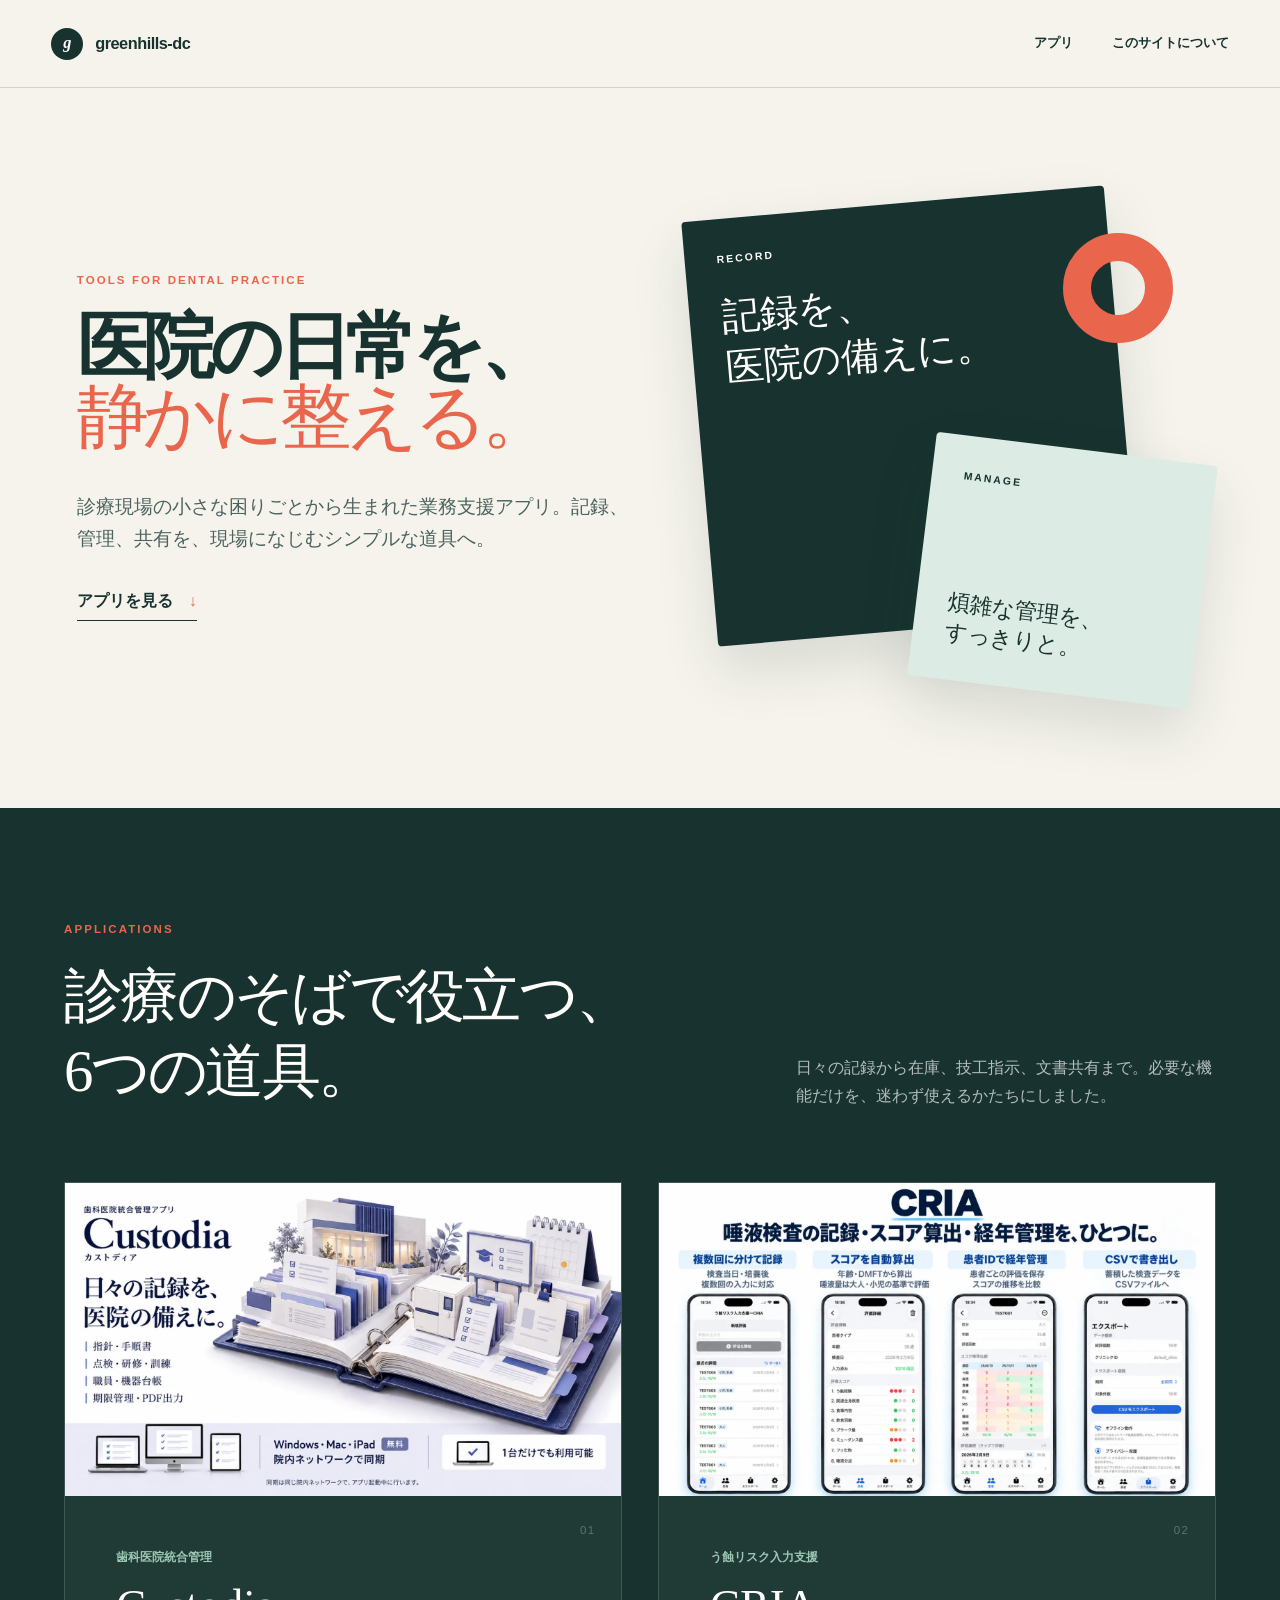
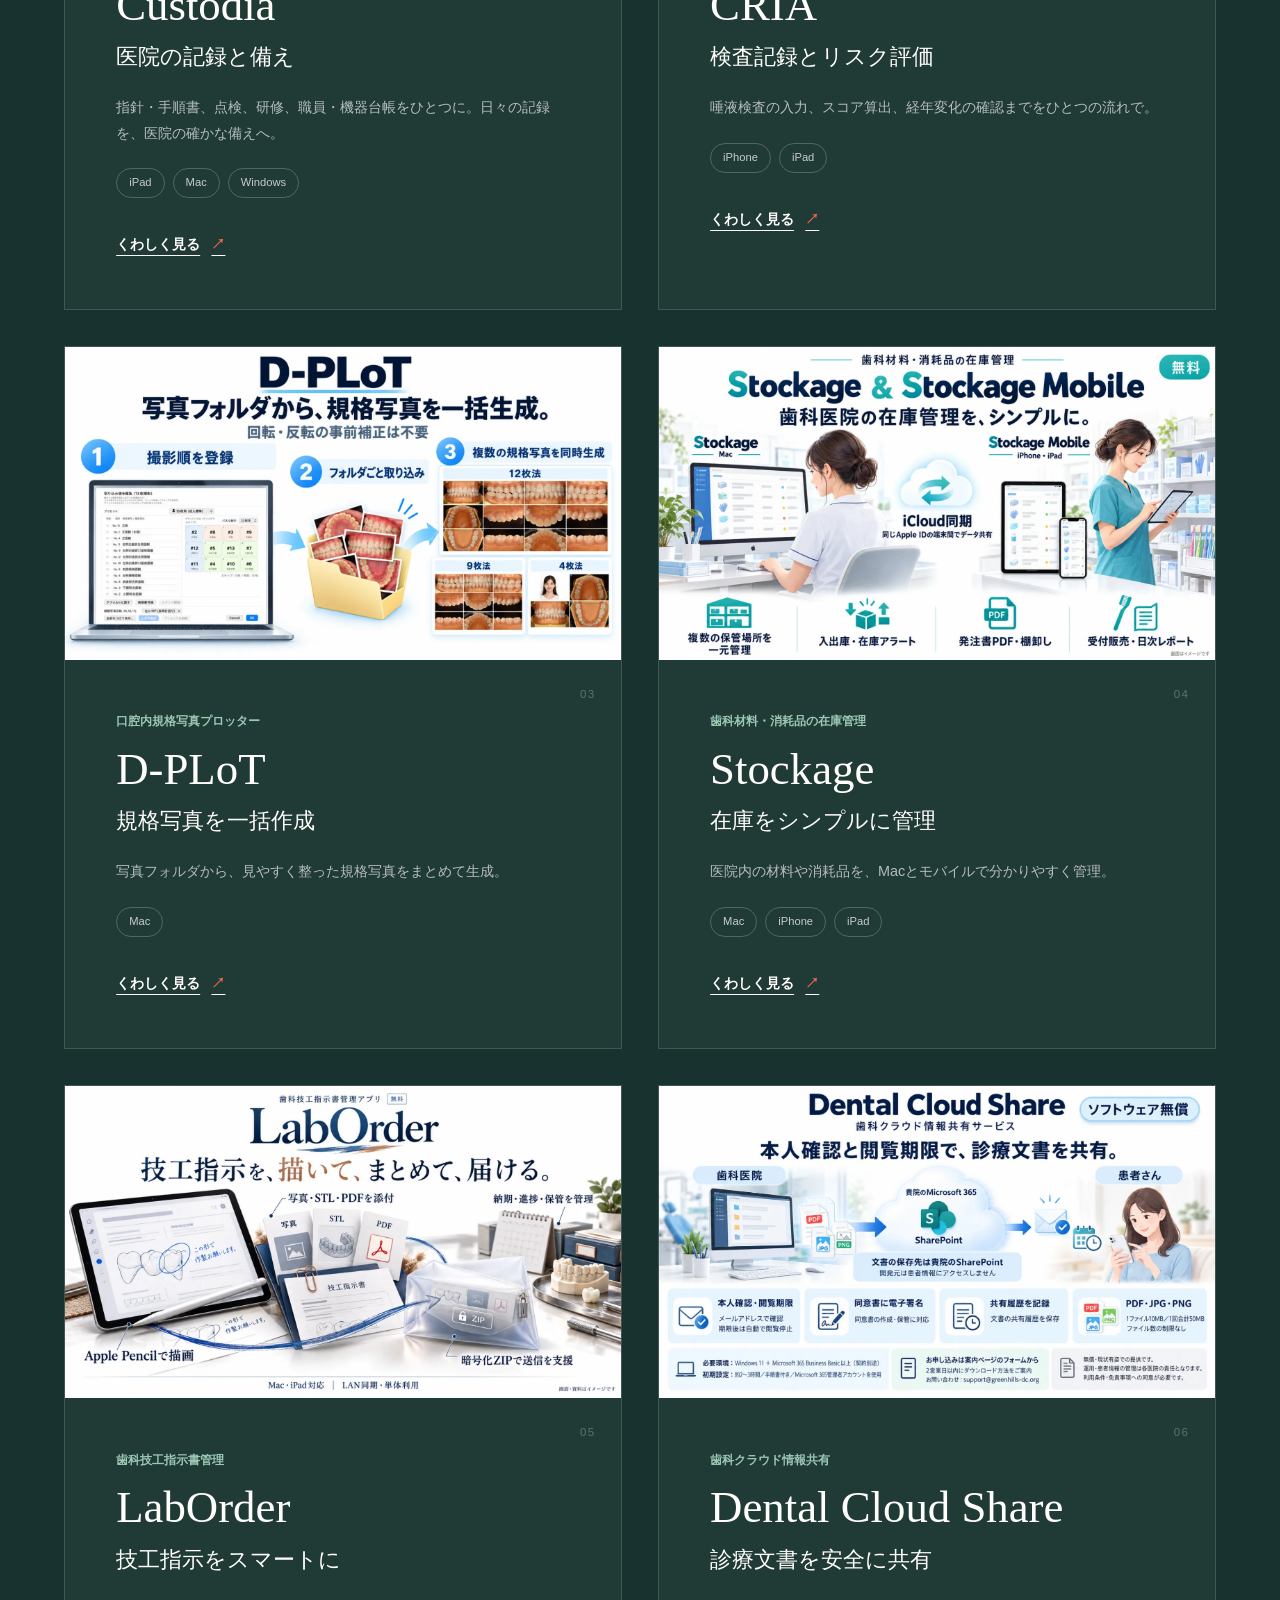
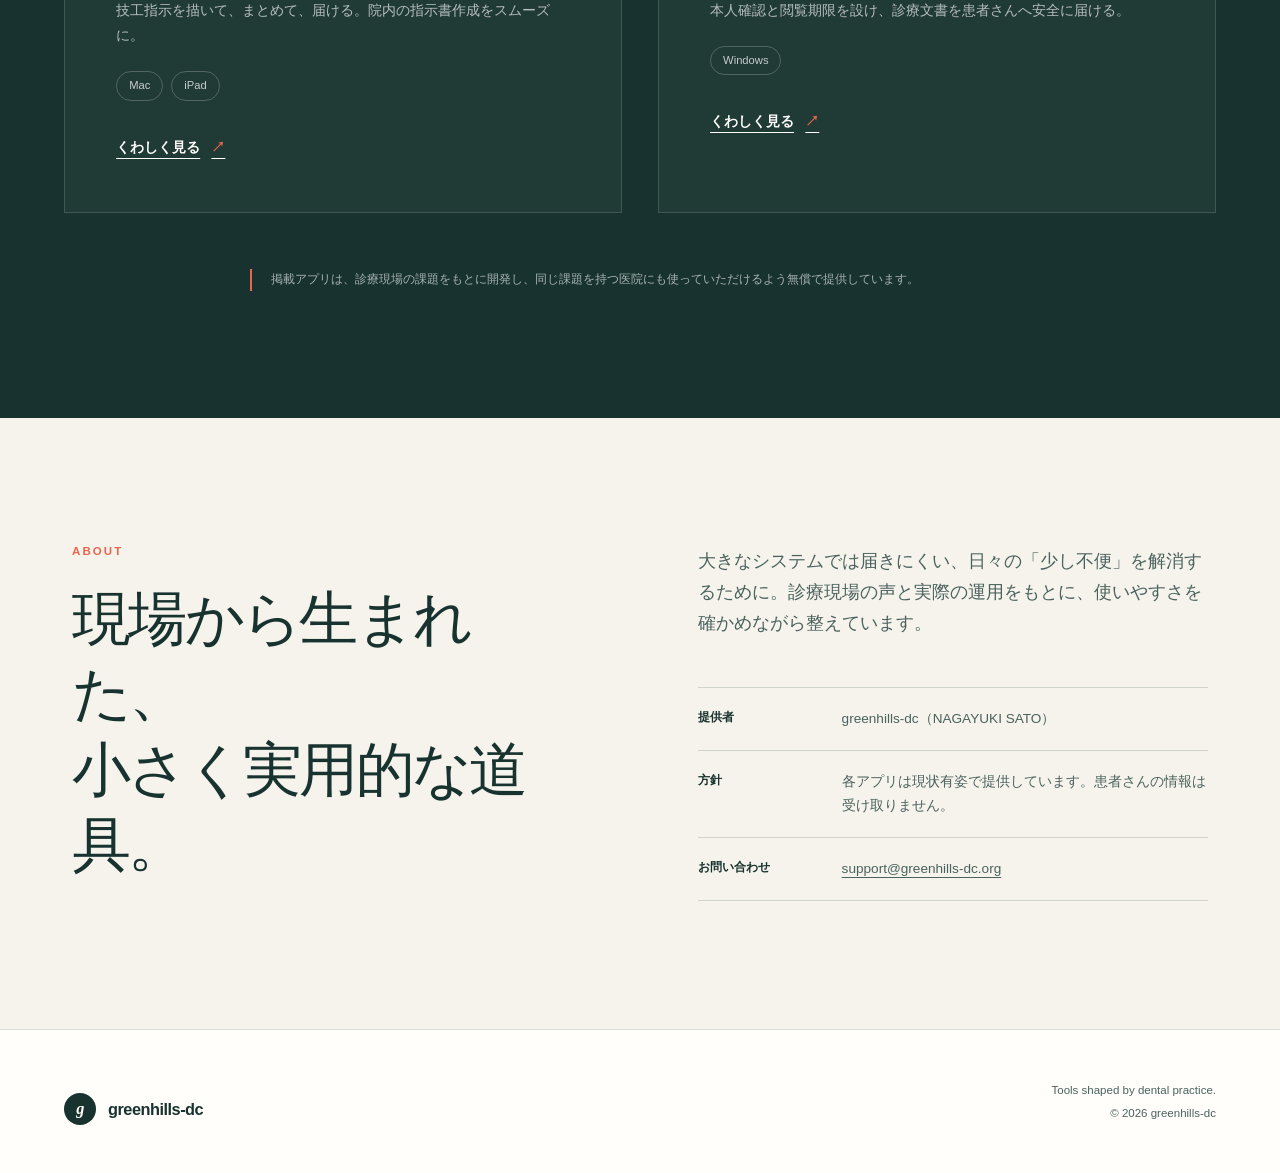
==== commit 92acb2bf: "v2.1: 画像を深緑の帯に載せ直下に App Store リンク、説明セクションは Dental Cloud Share（＋Custodia パソコン版）だけに、説明文を体言止めに（院長指摘 10/" ====
--- a/index.html
+++ b/index.html
@@ -85,7 +85,7 @@
             <div class="app-number">01</div>
             <p class="app-kicker">歯科医院統合管理</p>
             <h3>Custodia <span>医院の記録と備え</span></h3>
-            <p class="app-description">指針・手順書、点検、研修、職員・機器台帳をひとつに。日々の記録を医院の確かな備えへ変えます。</p>
+            <p class="app-description">指針・手順書、点検、研修、職員・機器台帳をひとつに。日々の記録を、医院の確かな備えへ。</p>
             <ul class="platforms" aria-label="対応プラットフォーム"><li>iPad</li><li>Mac</li><li>Windows</li></ul>
             <a class="detail-link" href="apps/custodia.html">くわしく見る <span aria-hidden="true">↗</span></a>
           </div>
@@ -109,7 +109,7 @@
             <div class="app-number">03</div>
             <p class="app-kicker">口腔内規格写真プロッター</p>
             <h3>D-PLoT <span>規格写真を一括作成</span></h3>
-            <p class="app-description">写真フォルダから、見やすく整った規格写真をまとめて生成します。</p>
+            <p class="app-description">写真フォルダから、見やすく整った規格写真をまとめて生成。</p>
             <ul class="platforms" aria-label="対応プラットフォーム"><li>Mac</li></ul>
             <a class="detail-link" href="apps/d-plot.html">くわしく見る <span aria-hidden="true">↗</span></a>
           </div>
@@ -145,7 +145,7 @@
             <div class="app-number">06</div>
             <p class="app-kicker">歯科クラウド情報共有</p>
             <h3>Dental Cloud Share <span>診療文書を安全に共有</span></h3>
-            <p class="app-description">本人確認と閲覧期限を設け、診療文書を患者さんへ安全に届けます。</p>
+            <p class="app-description">本人確認と閲覧期限を設け、診療文書を患者さんへ安全に届ける。</p>
             <ul class="platforms" aria-label="対応プラットフォーム"><li>Windows</li></ul>
             <a class="detail-link" href="apps/dental-cloud-share.html">くわしく見る <span aria-hidden="true">↗</span></a>
           </div>
--- a/style.css
+++ b/style.css
@@ -120,15 +120,22 @@
 .app-title { margin: 0; font-family: Georgia, "Times New Roman", serif; font-size: clamp(2.6rem, 6.4vw, 5.4rem); line-height: 1.08; font-weight: 500; letter-spacing: -.02em; overflow-wrap: break-word; }
 .app-title-sub { font-size: .55em; color: var(--ink-soft); white-space: nowrap; }
 .app-title .app-catch { display: block; margin-top: 1rem; font-family: "Yu Mincho", "Hiragino Mincho ProN", serif; font-size: clamp(1.3rem, 2.4vw, 2.1rem); line-height: 1.45; letter-spacing: -.02em; color: var(--accent); white-space: normal; }
-.app-lead { max-width: 680px; margin: 2rem 0 1.6rem; font-size: clamp(1rem, 1.35vw, 1.15rem); color: var(--ink-soft); }
-.app-hero .platforms { margin-bottom: 2.4rem; }
+.app-lead { max-width: 780px; margin: 2rem 0 1.6rem; font-size: clamp(1rem, 1.35vw, 1.15rem); color: var(--ink-soft); }
+.app-hero .platforms { margin-bottom: 0; }
 .app-hero .platforms li { border-color: var(--line); color: var(--ink-soft); }
-.app-actions { display: flex; flex-wrap: wrap; gap: .6rem 2.4rem; }
-.app-actions .hero-link, .other-back { min-height: 44px; }
+.other-back { min-height: 44px; }
 
-.app-visual { max-width: var(--max); margin: 0 auto; padding: 0 clamp(1.25rem, 4vw, 2rem); }
-.app-visual img { width: 100%; height: auto; aspect-ratio: 16 / 9; object-fit: contain; background: #fff; border: 1px solid var(--line); border-radius: 4px; }
-.app-note { margin-top: .8rem; color: var(--ink-soft); font-size: .72rem; }
+.app-band { background: var(--ink); color: var(--white); padding: clamp(3rem, 6vw, 5.5rem) clamp(1.25rem, 4vw, 2rem); }
+.app-band + .other-apps { border-top: 1px solid rgba(255,255,255,.14); }
+.app-visual { max-width: var(--max); margin: 0 auto; }
+.app-visual img { width: 100%; height: auto; aspect-ratio: 16 / 9; object-fit: contain; background: #fff; border-radius: 4px; }
+.app-note { margin-top: .8rem; color: rgba(255,255,255,.62); font-size: .72rem; }
+.band-actions { max-width: var(--max); margin: 2.2rem auto 0; display: flex; flex-wrap: wrap; gap: .6rem 2.4rem; }
+.band-actions .hero-link { min-height: 44px; }
+.band-sub { max-width: var(--max); margin: 1rem auto 0; display: flex; flex-wrap: wrap; align-items: center; gap: 0 1.6rem; font-size: .78rem; }
+.band-sub a { display: inline-flex; align-items: center; min-height: 44px; color: rgba(255,255,255,.72); text-underline-offset: .3rem; }
+.band-sub a:hover { color: var(--mint); }
+.get-lead { margin: 0 0 1.4rem !important; color: var(--ink-soft); }
 
 .app-sections { max-width: var(--max); margin: 0 auto; padding: clamp(3.5rem, 7vw, 6.5rem) clamp(1.25rem, 4vw, 2rem); }
 .app-section { display: grid; grid-template-columns: 1fr 1fr; gap: 9vw; padding: clamp(2.5rem, 4.5vw, 3.8rem) 0; border-top: 1px solid var(--line); }
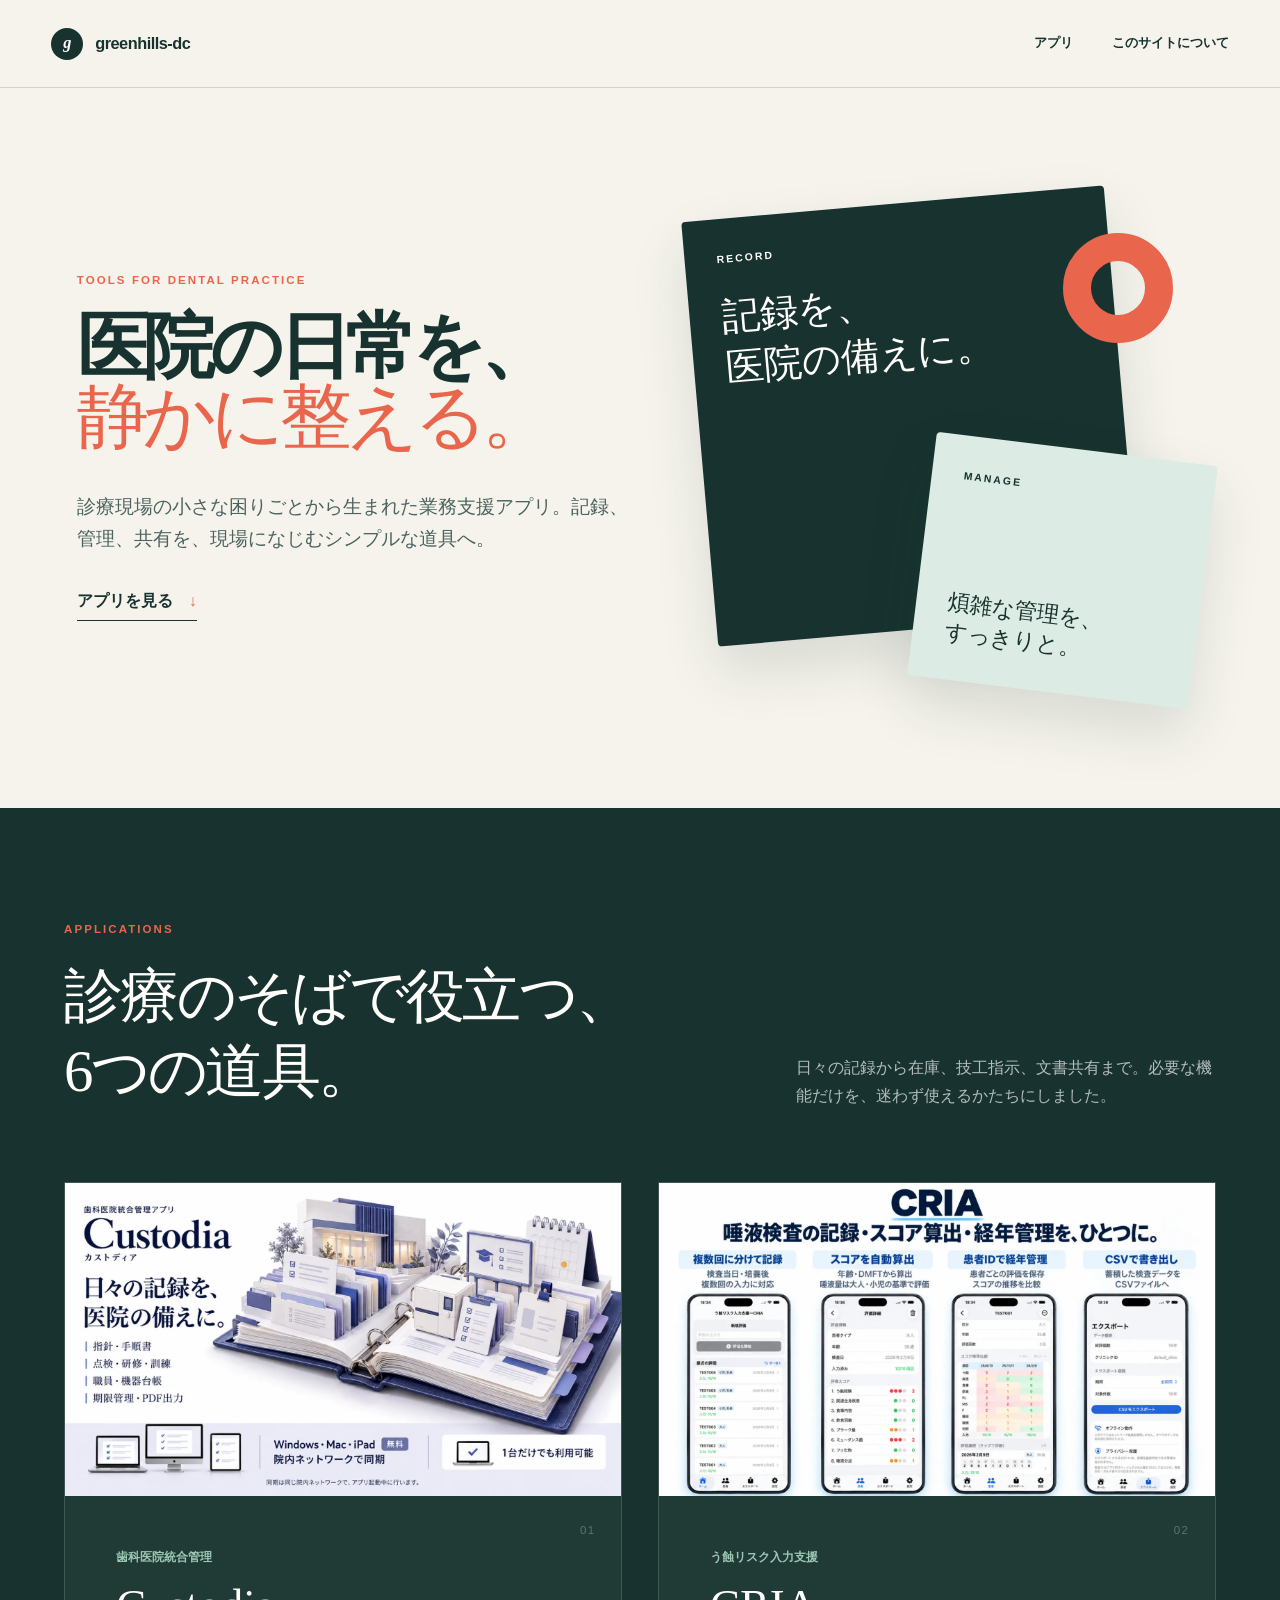
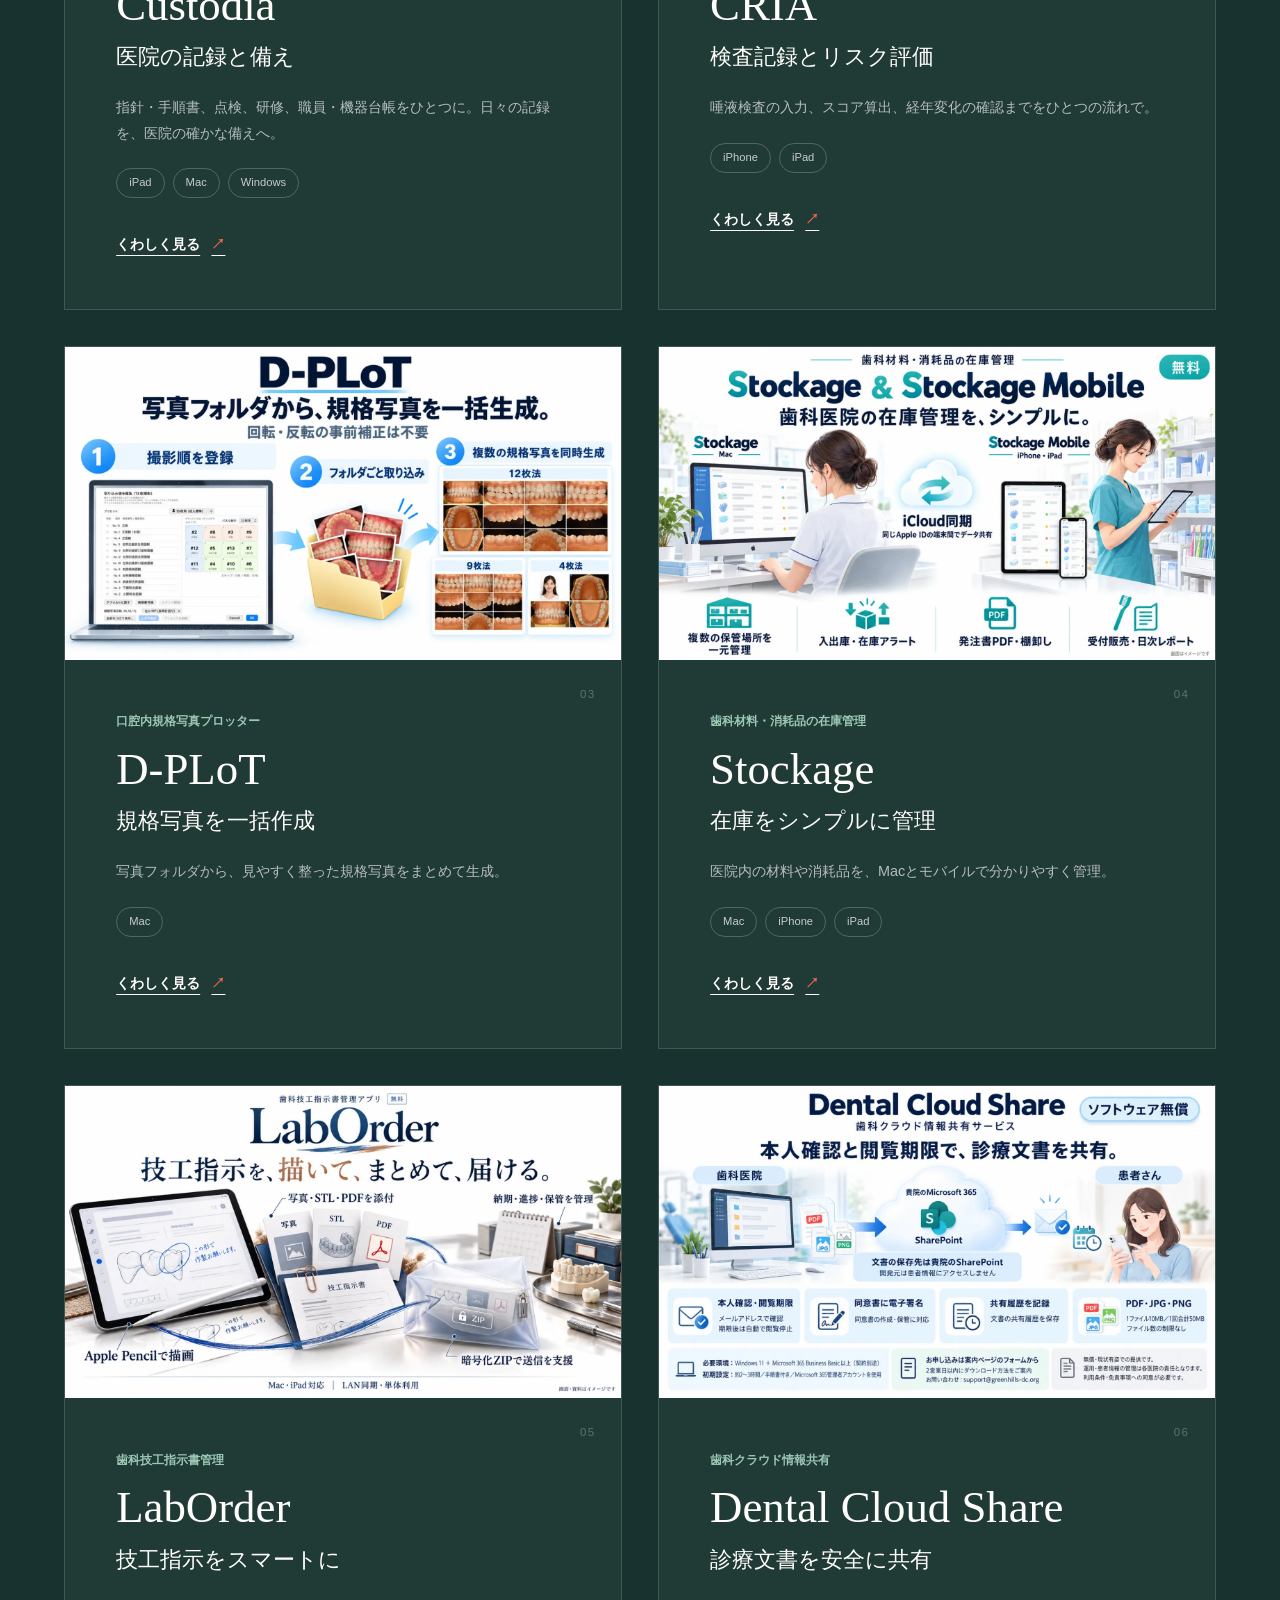
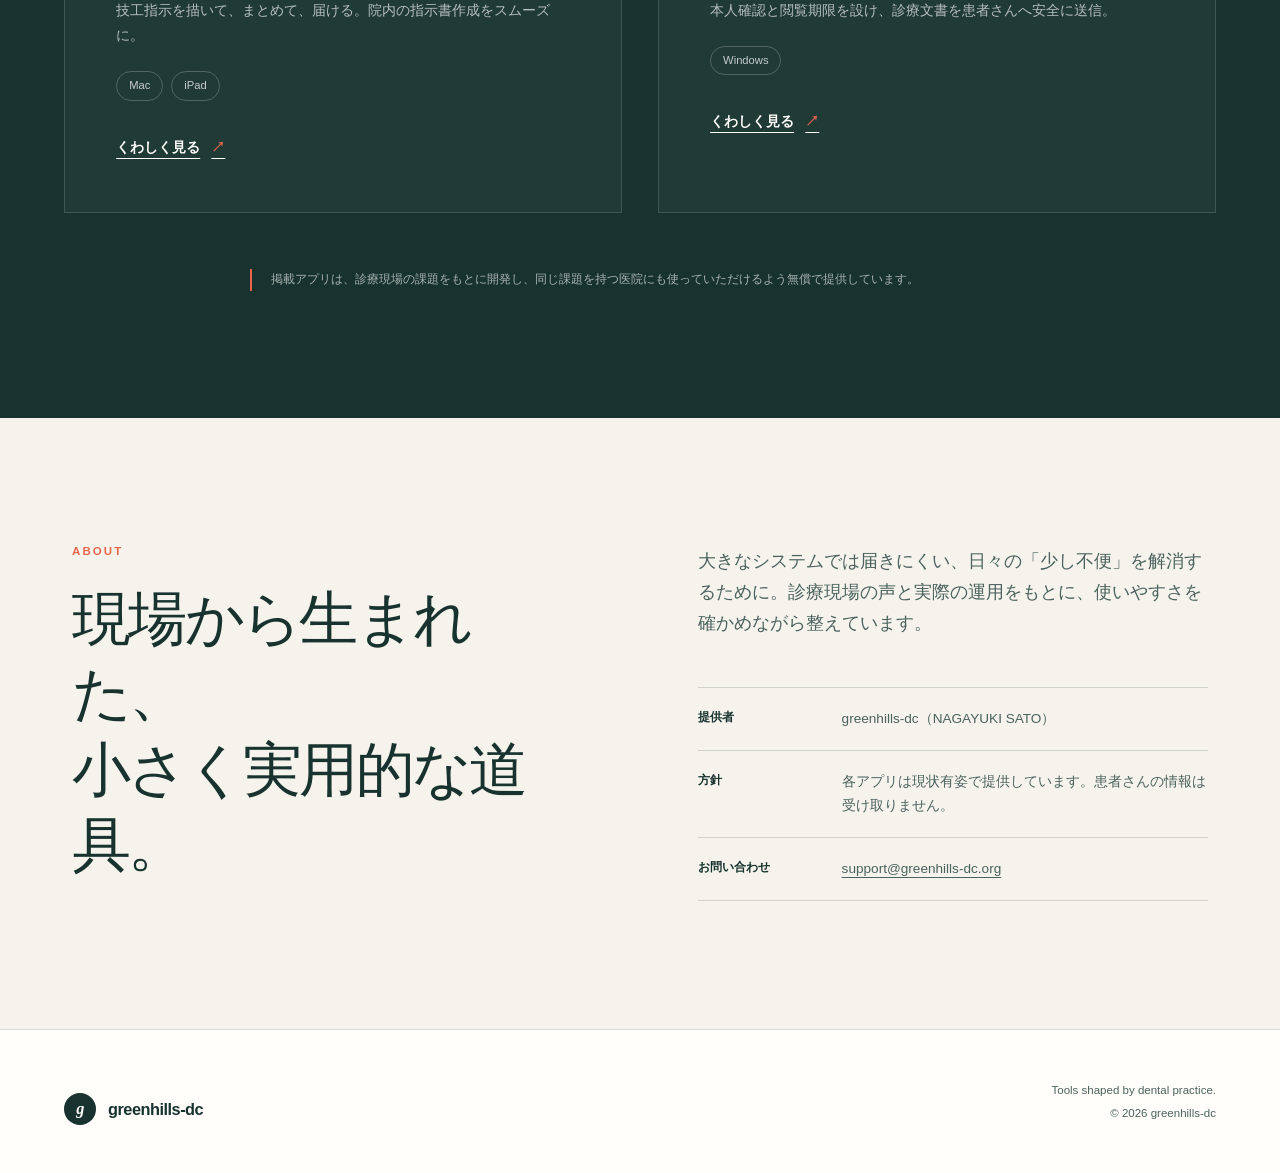
==== commit a963584e: "Dental Cloud Share の説明文を「…患者さんへ安全に送信。」に（院長 10/28） Co-Authored-By: Claude Fable 5.1 <noreply@anthropi" ====
--- a/index.html
+++ b/index.html
@@ -145,7 +145,7 @@
             <div class="app-number">06</div>
             <p class="app-kicker">歯科クラウド情報共有</p>
             <h3>Dental Cloud Share <span>診療文書を安全に共有</span></h3>
-            <p class="app-description">本人確認と閲覧期限を設け、診療文書を患者さんへ安全に届ける。</p>
+            <p class="app-description">本人確認と閲覧期限を設け、診療文書を患者さんへ安全に送信。</p>
             <ul class="platforms" aria-label="対応プラットフォーム"><li>Windows</li></ul>
             <a class="detail-link" href="apps/dental-cloud-share.html">くわしく見る <span aria-hidden="true">↗</span></a>
           </div>
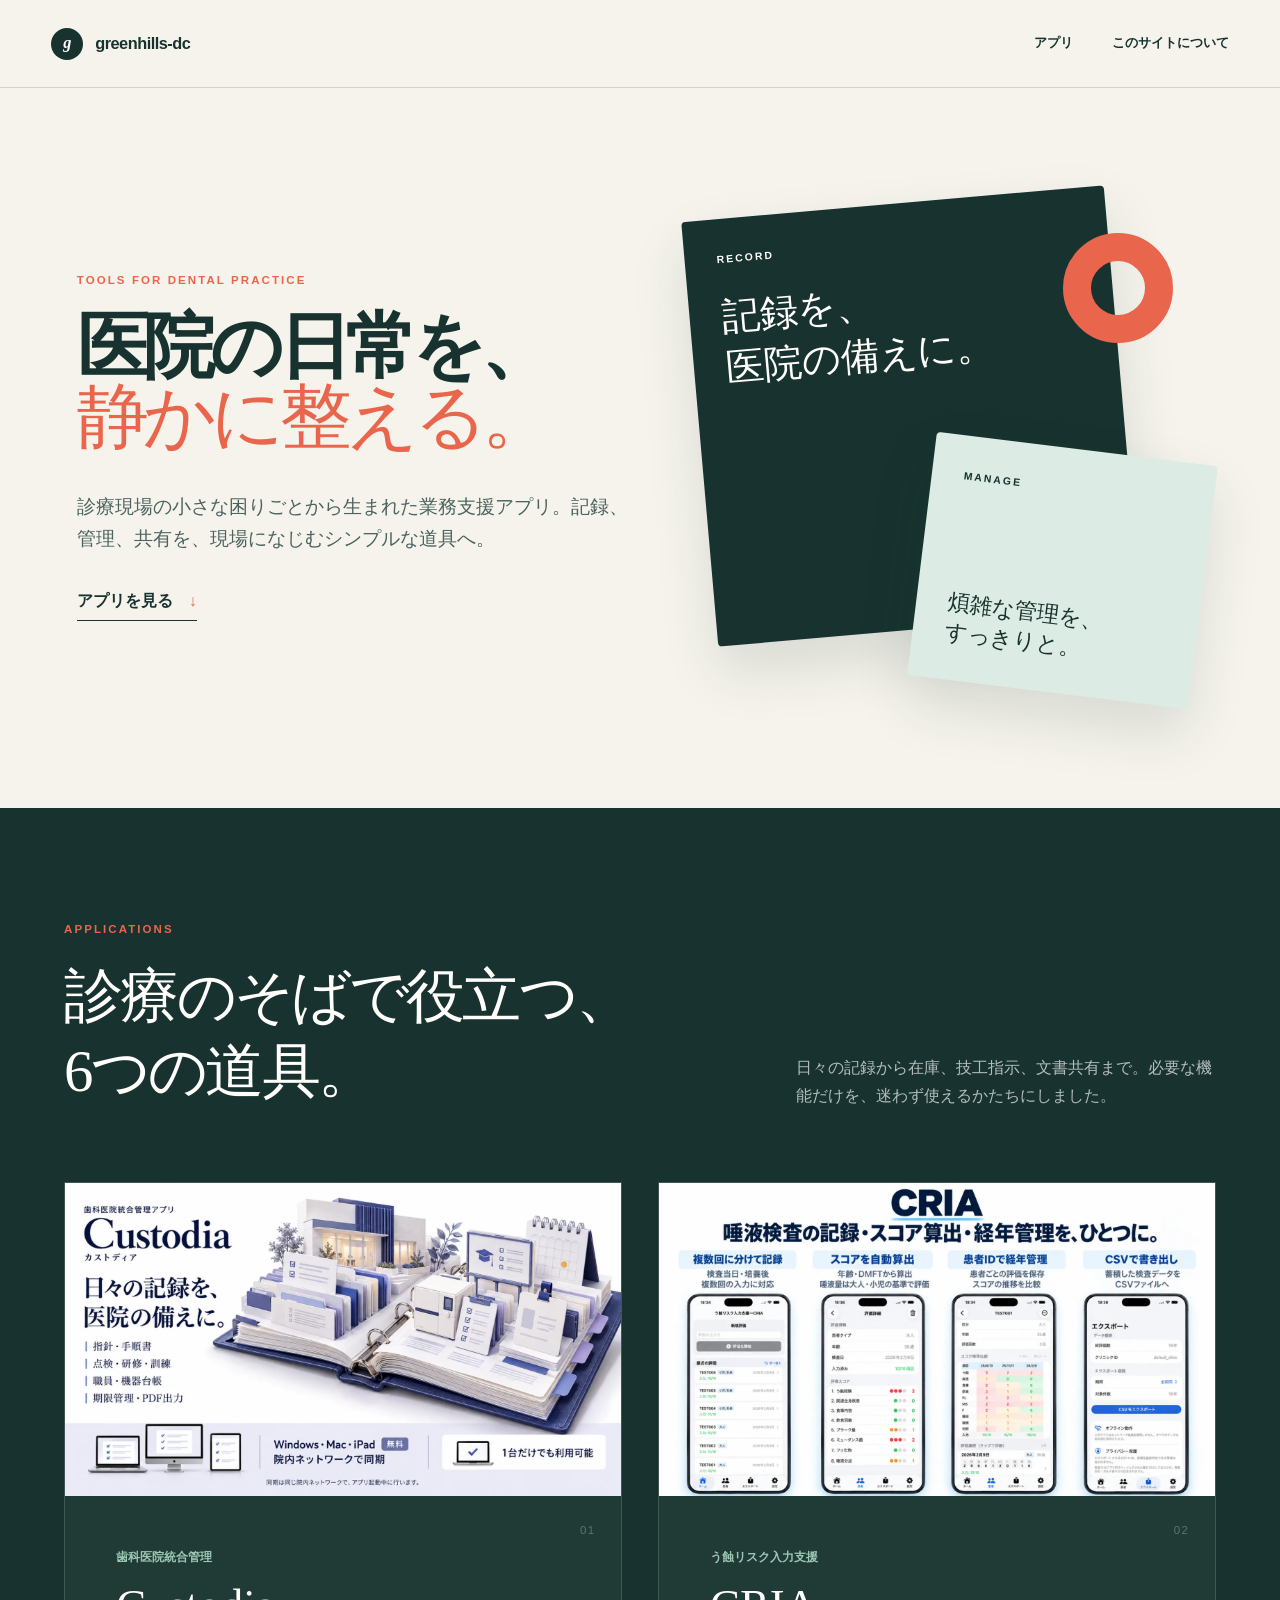
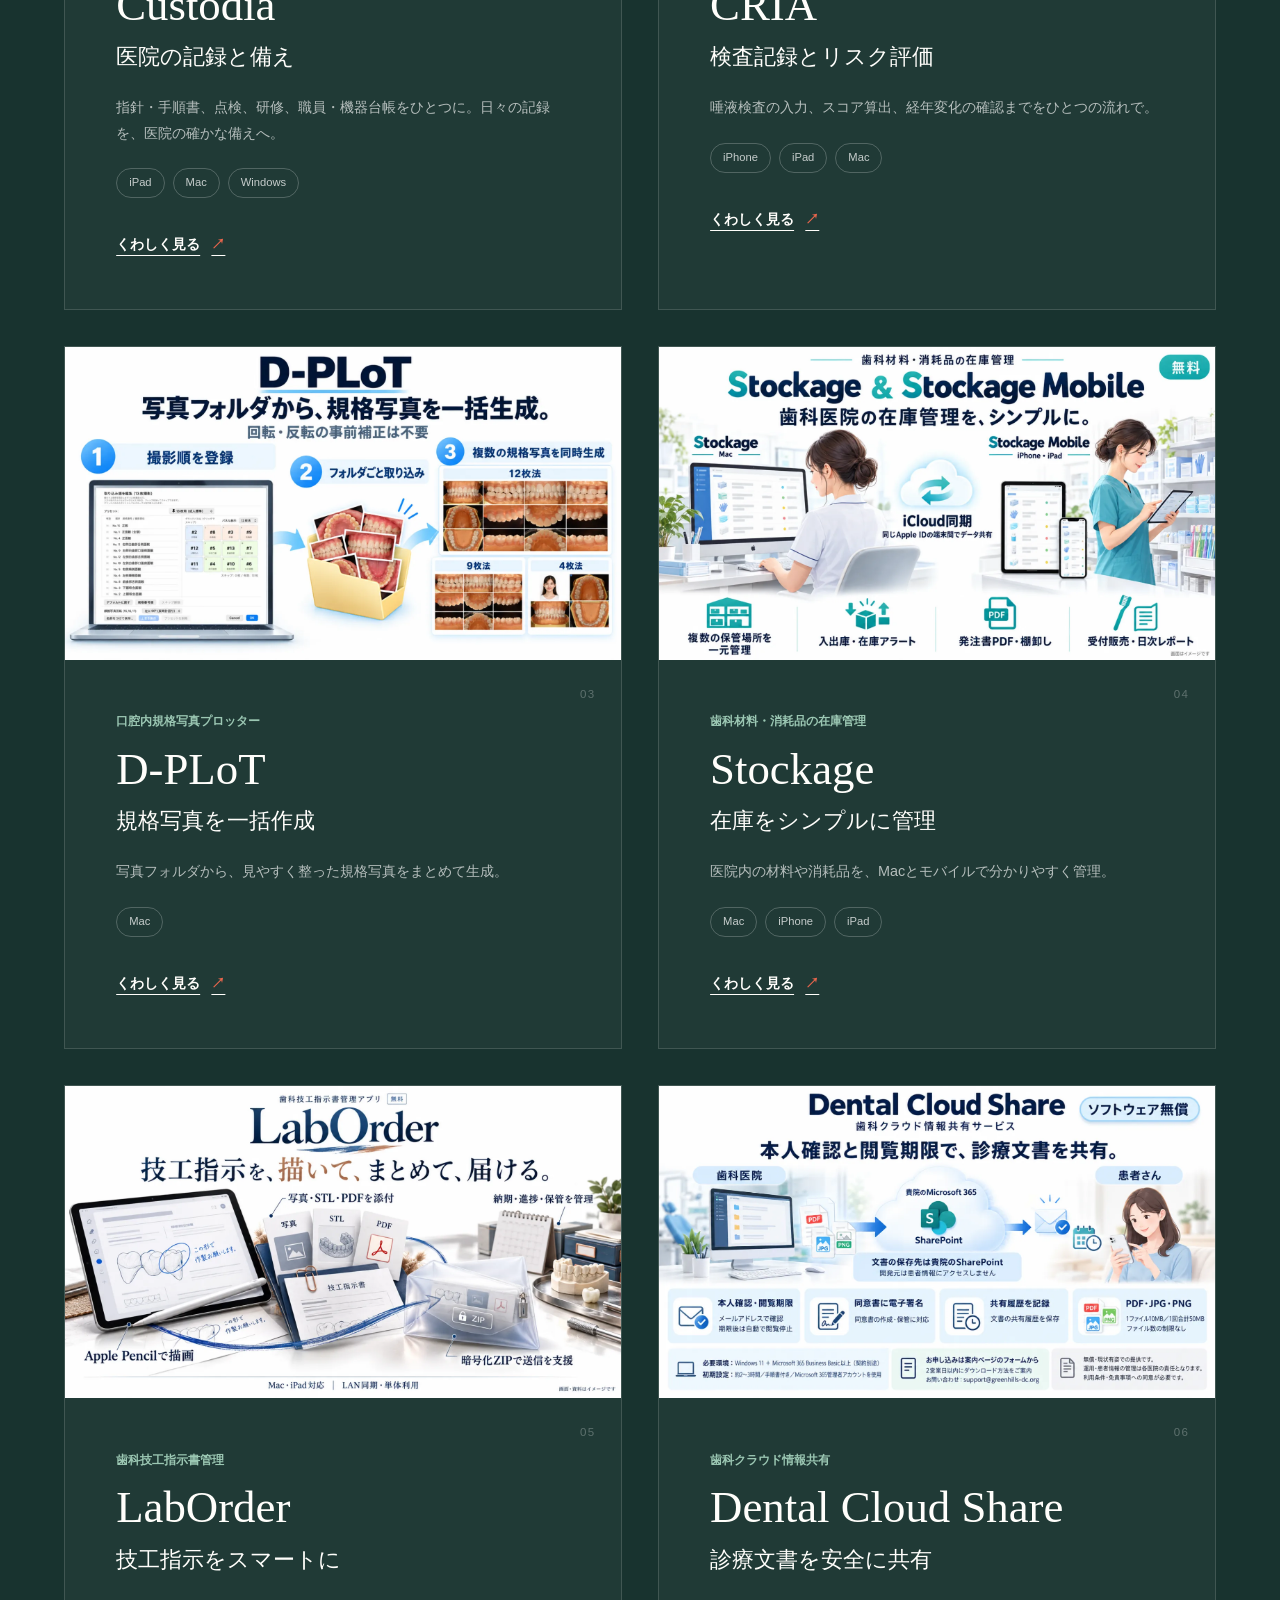
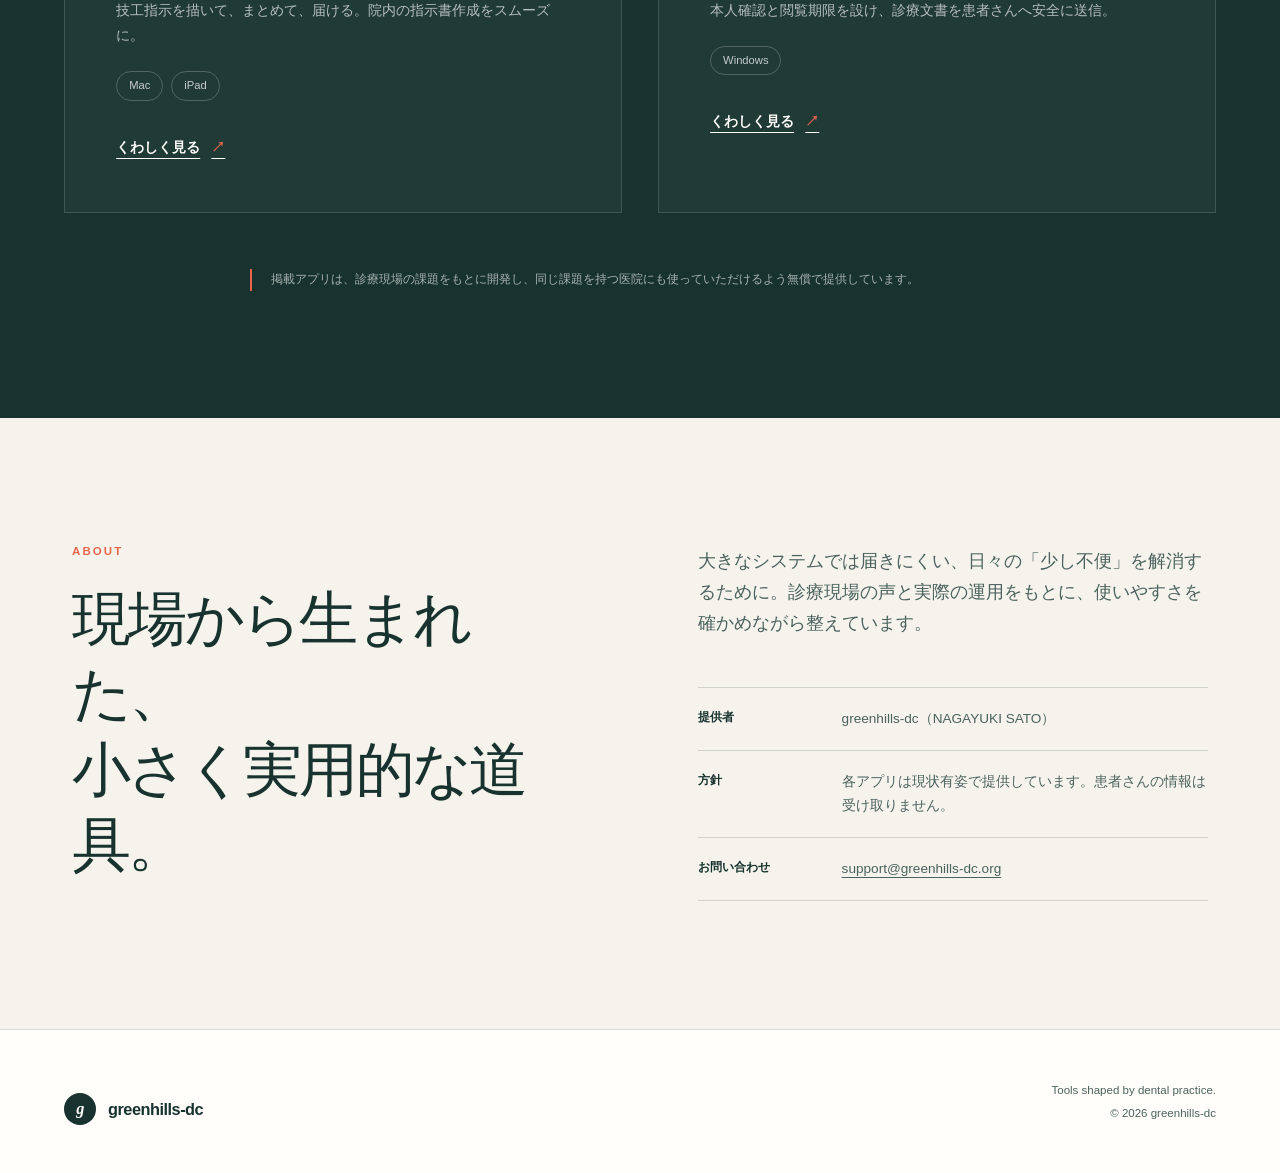
==== commit b93a85d2: "CRIA: Mac 版（App Store ?platform=mac）を追加（院長 10/28） Co-Authored-By: Claude Fable 5.1 <noreply@anthropi" ====
--- a/index.html
+++ b/index.html
@@ -98,7 +98,7 @@
             <p class="app-kicker">う蝕リスク入力支援</p>
             <h3>CRIA <span>検査記録とリスク評価</span></h3>
             <p class="app-description">唾液検査の入力、スコア算出、経年変化の確認までをひとつの流れで。</p>
-            <ul class="platforms" aria-label="対応プラットフォーム"><li>iPhone</li><li>iPad</li></ul>
+            <ul class="platforms" aria-label="対応プラットフォーム"><li>iPhone</li><li>iPad</li><li>Mac</li></ul>
             <a class="detail-link" href="apps/cria.html">くわしく見る <span aria-hidden="true">↗</span></a>
           </div>
         </article>
